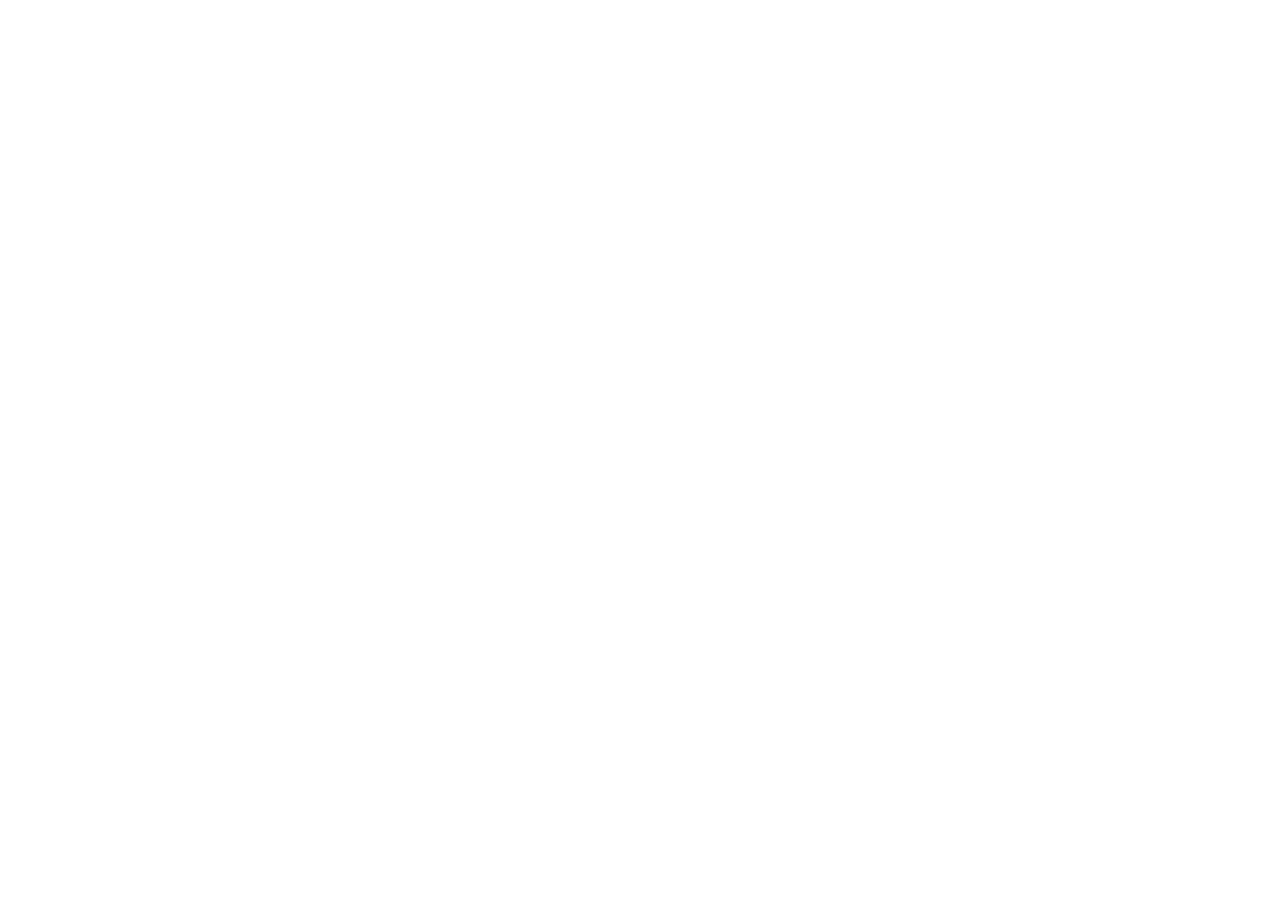
==== index.html @ dcd6f580 "第一天提交" ====
<!DOCTYPE html>
<html lang="en">

<head>
    <meta charset="UTF-8">
    <meta name="viewport" content="width=device-width, initial-scale=1.0">
    <title>Document</title>
</head>

<body>

</body>

</html>
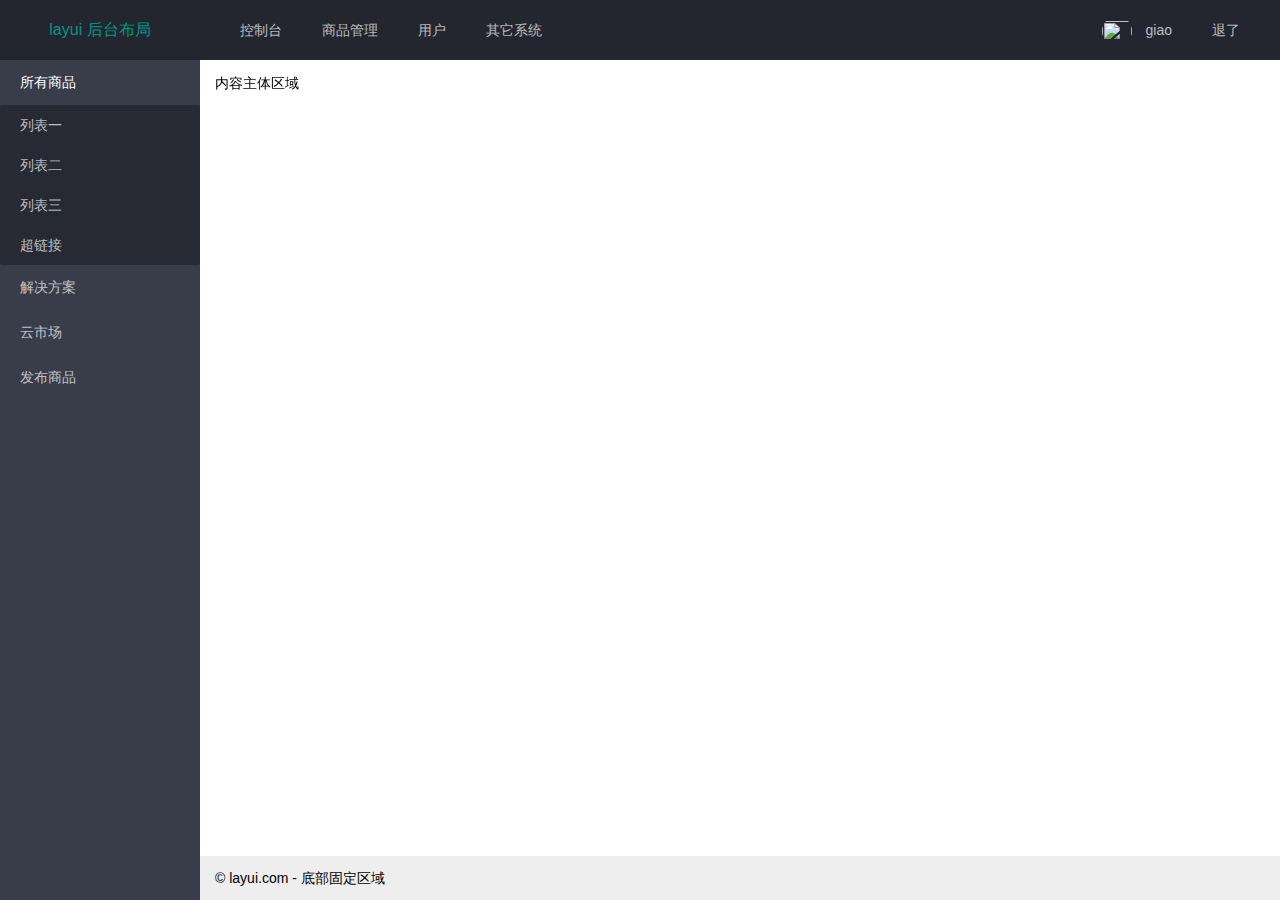
==== commit c8bd26ea: "添加index.html" ====
--- a/index.html
+++ b/index.html
@@ -4,11 +4,81 @@
 <head>
     <meta charset="UTF-8">
     <meta name="viewport" content="width=device-width, initial-scale=1.0">
-    <title>Document</title>
+    <title>后台主页</title>
+    <!-- 导入layui 的样式表 -->
+    <link rel="stylesheet" href="/assets/lib/layui/css/layui.css">
 </head>
 
-<body>
+<body class="layui-layout-body">
+    <div class="layui-layout layui-layout-admin">
+        <div class="layui-header">
+            <div class="layui-logo">layui 后台布局</div>
+            <!-- 头部区域（可配合layui已有的水平导航） -->
+            <ul class="layui-nav layui-layout-left">
+                <li class="layui-nav-item"><a href="">控制台</a></li>
+                <li class="layui-nav-item"><a href="">商品管理</a></li>
+                <li class="layui-nav-item"><a href="">用户</a></li>
+                <li class="layui-nav-item">
+                    <a href="javascript:;">其它系统</a>
+                    <dl class="layui-nav-child">
+                        <dd><a href="">邮件管理</a></dd>
+                        <dd><a href="">消息管理</a></dd>
+                        <dd><a href="">授权管理</a></dd>
+                    </dl>
+                </li>
+            </ul>
+            <ul class="layui-nav layui-layout-right">
+                <li class="layui-nav-item">
+                    <a href="javascript:;">
+                        <img src="http://t.cn/RCzsdCq" class="layui-nav-img">
+                        giao
+                    </a>
+                    <dl class="layui-nav-child">
+                        <dd><a href="">基本资料</a></dd>
+                        <dd><a href="">安全设置</a></dd>
+                    </dl>
+                </li>
+                <li class="layui-nav-item"><a href="">退了</a></li>
+            </ul>
+        </div>
 
+        <div class="layui-side layui-bg-black">
+            <div class="layui-side-scroll">
+                <!-- 左侧导航区域（可配合layui已有的垂直导航） -->
+                <ul class="layui-nav layui-nav-tree" lay-filter="test">
+                    <li class="layui-nav-item layui-nav-itemed">
+                        <a class="" href="javascript:;">所有商品</a>
+                        <dl class="layui-nav-child">
+                            <dd><a href="javascript:;">列表一</a></dd>
+                            <dd><a href="javascript:;">列表二</a></dd>
+                            <dd><a href="javascript:;">列表三</a></dd>
+                            <dd><a href="">超链接</a></dd>
+                        </dl>
+                    </li>
+                    <li class="layui-nav-item">
+                        <a href="javascript:;">解决方案</a>
+                        <dl class="layui-nav-child">
+                            <dd><a href="javascript:;">列表一</a></dd>
+                            <dd><a href="javascript:;">列表二</a></dd>
+                            <dd><a href="">超链接</a></dd>
+                        </dl>
+                    </li>
+                    <li class="layui-nav-item"><a href="">云市场</a></li>
+                    <li class="layui-nav-item"><a href="">发布商品</a></li>
+                </ul>
+            </div>
+        </div>
+
+        <div class="layui-body">
+            <!-- 内容主体区域 -->
+            <div style="padding: 15px;">内容主体区域</div>
+        </div>
+
+        <div class="layui-footer">
+            <!-- 底部固定区域 -->
+            © layui.com - 底部固定区域
+        </div>
+    </div>
 </body>
 
 </html>--- a/assets/lib/layui/css/layui.css
+++ b/assets/lib/layui/css/layui.css
@@ -0,0 +1,2 @@
+/** layui-v2.5.5 MIT License By https://www.layui.com */
+ .layui-inline,img{display:inline-block;vertical-align:middle}h1,h2,h3,h4,h5,h6{font-weight:400}.layui-edge,.layui-header,.layui-inline,.layui-main{position:relative}.layui-body,.layui-edge,.layui-elip{overflow:hidden}.layui-btn,.layui-edge,.layui-inline,img{vertical-align:middle}.layui-btn,.layui-disabled,.layui-icon,.layui-unselect{-moz-user-select:none;-webkit-user-select:none;-ms-user-select:none}.layui-elip,.layui-form-checkbox span,.layui-form-pane .layui-form-label{text-overflow:ellipsis;white-space:nowrap}.layui-breadcrumb,.layui-tree-btnGroup{visibility:hidden}blockquote,body,button,dd,div,dl,dt,form,h1,h2,h3,h4,h5,h6,input,li,ol,p,pre,td,textarea,th,ul{margin:0;padding:0;-webkit-tap-highlight-color:rgba(0,0,0,0)}a:active,a:hover{outline:0}img{border:none}li{list-style:none}table{border-collapse:collapse;border-spacing:0}h4,h5,h6{font-size:100%}button,input,optgroup,option,select,textarea{font-family:inherit;font-size:inherit;font-style:inherit;font-weight:inherit;outline:0}pre{white-space:pre-wrap;white-space:-moz-pre-wrap;white-space:-pre-wrap;white-space:-o-pre-wrap;word-wrap:break-word}body{line-height:24px;font:14px Helvetica Neue,Helvetica,PingFang SC,Tahoma,Arial,sans-serif}hr{height:1px;margin:10px 0;border:0;clear:both}a{color:#333;text-decoration:none}a:hover{color:#777}a cite{font-style:normal;*cursor:pointer}.layui-border-box,.layui-border-box *{box-sizing:border-box}.layui-box,.layui-box *{box-sizing:content-box}.layui-clear{clear:both;*zoom:1}.layui-clear:after{content:'\20';clear:both;*zoom:1;display:block;height:0}.layui-inline{*display:inline;*zoom:1}.layui-edge{display:inline-block;width:0;height:0;border-width:6px;border-style:dashed;border-color:transparent}.layui-edge-top{top:-4px;border-bottom-color:#999;border-bottom-style:solid}.layui-edge-right{border-left-color:#999;border-left-style:solid}.layui-edge-bottom{top:2px;border-top-color:#999;border-top-style:solid}.layui-edge-left{border-right-color:#999;border-right-style:solid}.layui-disabled,.layui-disabled:hover{color:#d2d2d2!important;cursor:not-allowed!important}.layui-circle{border-radius:100%}.layui-show{display:block!important}.layui-hide{display:none!important}@font-face{font-family:layui-icon;src:url(../font/iconfont.eot?v=250);src:url(../font/iconfont.eot?v=250#iefix) format('embedded-opentype'),url(../font/iconfont.woff2?v=250) format('woff2'),url(../font/iconfont.woff?v=250) format('woff'),url(../font/iconfont.ttf?v=250) format('truetype'),url(../font/iconfont.svg?v=250#layui-icon) format('svg')}.layui-icon{font-family:layui-icon!important;font-size:16px;font-style:normal;-webkit-font-smoothing:antialiased;-moz-osx-font-smoothing:grayscale}.layui-icon-reply-fill:before{content:"\e611"}.layui-icon-set-fill:before{content:"\e614"}.layui-icon-menu-fill:before{content:"\e60f"}.layui-icon-search:before{content:"\e615"}.layui-icon-share:before{content:"\e641"}.layui-icon-set-sm:before{content:"\e620"}.layui-icon-engine:before{content:"\e628"}.layui-icon-close:before{content:"\1006"}.layui-icon-close-fill:before{content:"\1007"}.layui-icon-chart-screen:before{content:"\e629"}.layui-icon-star:before{content:"\e600"}.layui-icon-circle-dot:before{content:"\e617"}.layui-icon-chat:before{content:"\e606"}.layui-icon-release:before{content:"\e609"}.layui-icon-list:before{content:"\e60a"}.layui-icon-chart:before{content:"\e62c"}.layui-icon-ok-circle:before{content:"\1005"}.layui-icon-layim-theme:before{content:"\e61b"}.layui-icon-table:before{content:"\e62d"}.layui-icon-right:before{content:"\e602"}.layui-icon-left:before{content:"\e603"}.layui-icon-cart-simple:before{content:"\e698"}.layui-icon-face-cry:before{content:"\e69c"}.layui-icon-face-smile:before{content:"\e6af"}.layui-icon-survey:before{content:"\e6b2"}.layui-icon-tree:before{content:"\e62e"}.layui-icon-upload-circle:before{content:"\e62f"}.layui-icon-add-circle:before{content:"\e61f"}.layui-icon-download-circle:before{content:"\e601"}.layui-icon-templeate-1:before{content:"\e630"}.layui-icon-util:before{content:"\e631"}.layui-icon-face-surprised:before{content:"\e664"}.layui-icon-edit:before{content:"\e642"}.layui-icon-speaker:before{content:"\e645"}.layui-icon-down:before{content:"\e61a"}.layui-icon-file:before{content:"\e621"}.layui-icon-layouts:before{content:"\e632"}.layui-icon-rate-half:before{content:"\e6c9"}.layui-icon-add-circle-fine:before{content:"\e608"}.layui-icon-prev-circle:before{content:"\e633"}.layui-icon-read:before{content:"\e705"}.layui-icon-404:before{content:"\e61c"}.layui-icon-carousel:before{content:"\e634"}.layui-icon-help:before{content:"\e607"}.layui-icon-code-circle:before{content:"\e635"}.layui-icon-water:before{content:"\e636"}.layui-icon-username:before{content:"\e66f"}.layui-icon-find-fill:before{content:"\e670"}.layui-icon-about:before{content:"\e60b"}.layui-icon-location:before{content:"\e715"}.layui-icon-up:before{content:"\e619"}.layui-icon-pause:before{content:"\e651"}.layui-icon-date:before{content:"\e637"}.layui-icon-layim-uploadfile:before{content:"\e61d"}.layui-icon-delete:before{content:"\e640"}.layui-icon-play:before{content:"\e652"}.layui-icon-top:before{content:"\e604"}.layui-icon-friends:before{content:"\e612"}.layui-icon-refresh-3:before{content:"\e9aa"}.layui-icon-ok:before{content:"\e605"}.layui-icon-layer:before{content:"\e638"}.layui-icon-face-smile-fine:before{content:"\e60c"}.layui-icon-dollar:before{content:"\e659"}.layui-icon-group:before{content:"\e613"}.layui-icon-layim-download:before{content:"\e61e"}.layui-icon-picture-fine:before{content:"\e60d"}.layui-icon-link:before{content:"\e64c"}.layui-icon-diamond:before{content:"\e735"}.layui-icon-log:before{content:"\e60e"}.layui-icon-rate-solid:before{content:"\e67a"}.layui-icon-fonts-del:before{content:"\e64f"}.layui-icon-unlink:before{content:"\e64d"}.layui-icon-fonts-clear:before{content:"\e639"}.layui-icon-triangle-r:before{content:"\e623"}.layui-icon-circle:before{content:"\e63f"}.layui-icon-radio:before{content:"\e643"}.layui-icon-align-center:before{content:"\e647"}.layui-icon-align-right:before{content:"\e648"}.layui-icon-align-left:before{content:"\e649"}.layui-icon-loading-1:before{content:"\e63e"}.layui-icon-return:before{content:"\e65c"}.layui-icon-fonts-strong:before{content:"\e62b"}.layui-icon-upload:before{content:"\e67c"}.layui-icon-dialogue:before{content:"\e63a"}.layui-icon-video:before{content:"\e6ed"}.layui-icon-headset:before{content:"\e6fc"}.layui-icon-cellphone-fine:before{content:"\e63b"}.layui-icon-add-1:before{content:"\e654"}.layui-icon-face-smile-b:before{content:"\e650"}.layui-icon-fonts-html:before{content:"\e64b"}.layui-icon-form:before{content:"\e63c"}.layui-icon-cart:before{content:"\e657"}.layui-icon-camera-fill:before{content:"\e65d"}.layui-icon-tabs:before{content:"\e62a"}.layui-icon-fonts-code:before{content:"\e64e"}.layui-icon-fire:before{content:"\e756"}.layui-icon-set:before{content:"\e716"}.layui-icon-fonts-u:before{content:"\e646"}.layui-icon-triangle-d:before{content:"\e625"}.layui-icon-tips:before{content:"\e702"}.layui-icon-picture:before{content:"\e64a"}.layui-icon-more-vertical:before{content:"\e671"}.layui-icon-flag:before{content:"\e66c"}.layui-icon-loading:before{content:"\e63d"}.layui-icon-fonts-i:before{content:"\e644"}.layui-icon-refresh-1:before{content:"\e666"}.layui-icon-rmb:before{content:"\e65e"}.layui-icon-home:before{content:"\e68e"}.layui-icon-user:before{content:"\e770"}.layui-icon-notice:before{content:"\e667"}.layui-icon-login-weibo:before{content:"\e675"}.layui-icon-voice:before{content:"\e688"}.layui-icon-upload-drag:before{content:"\e681"}.layui-icon-login-qq:before{content:"\e676"}.layui-icon-snowflake:before{content:"\e6b1"}.layui-icon-file-b:before{content:"\e655"}.layui-icon-template:before{content:"\e663"}.layui-icon-auz:before{content:"\e672"}.layui-icon-console:before{content:"\e665"}.layui-icon-app:before{content:"\e653"}.layui-icon-prev:before{content:"\e65a"}.layui-icon-website:before{content:"\e7ae"}.layui-icon-next:before{content:"\e65b"}.layui-icon-component:before{content:"\e857"}.layui-icon-more:before{content:"\e65f"}.layui-icon-login-wechat:before{content:"\e677"}.layui-icon-shrink-right:before{content:"\e668"}.layui-icon-spread-left:before{content:"\e66b"}.layui-icon-camera:before{content:"\e660"}.layui-icon-note:before{content:"\e66e"}.layui-icon-refresh:before{content:"\e669"}.layui-icon-female:before{content:"\e661"}.layui-icon-male:before{content:"\e662"}.layui-icon-password:before{content:"\e673"}.layui-icon-senior:before{content:"\e674"}.layui-icon-theme:before{content:"\e66a"}.layui-icon-tread:before{content:"\e6c5"}.layui-icon-praise:before{content:"\e6c6"}.layui-icon-star-fill:before{content:"\e658"}.layui-icon-rate:before{content:"\e67b"}.layui-icon-template-1:before{content:"\e656"}.layui-icon-vercode:before{content:"\e679"}.layui-icon-cellphone:before{content:"\e678"}.layui-icon-screen-full:before{content:"\e622"}.layui-icon-screen-restore:before{content:"\e758"}.layui-icon-cols:before{content:"\e610"}.layui-icon-export:before{content:"\e67d"}.layui-icon-print:before{content:"\e66d"}.layui-icon-slider:before{content:"\e714"}.layui-icon-addition:before{content:"\e624"}.layui-icon-subtraction:before{content:"\e67e"}.layui-icon-service:before{content:"\e626"}.layui-icon-transfer:before{content:"\e691"}.layui-main{width:1140px;margin:0 auto}.layui-header{z-index:1000;height:60px}.layui-header a:hover{transition:all .5s;-webkit-transition:all .5s}.layui-side{position:fixed;left:0;top:0;bottom:0;z-index:999;width:200px;overflow-x:hidden}.layui-side-scroll{position:relative;width:220px;height:100%;overflow-x:hidden}.layui-body{position:absolute;left:200px;right:0;top:0;bottom:0;z-index:998;width:auto;overflow-y:auto;box-sizing:border-box}.layui-layout-body{overflow:hidden}.layui-layout-admin .layui-header{background-color:#23262E}.layui-layout-admin .layui-side{top:60px;width:200px;overflow-x:hidden}.layui-layout-admin .layui-body{position:fixed;top:60px;bottom:44px}.layui-layout-admin .layui-main{width:auto;margin:0 15px}.layui-layout-admin .layui-footer{position:fixed;left:200px;right:0;bottom:0;height:44px;line-height:44px;padding:0 15px;background-color:#eee}.layui-layout-admin .layui-logo{position:absolute;left:0;top:0;width:200px;height:100%;line-height:60px;text-align:center;color:#009688;font-size:16px}.layui-layout-admin .layui-header .layui-nav{background:0 0}.layui-layout-left{position:absolute!important;left:200px;top:0}.layui-layout-right{position:absolute!important;right:0;top:0}.layui-container{position:relative;margin:0 auto;padding:0 15px;box-sizing:border-box}.layui-fluid{position:relative;margin:0 auto;padding:0 15px}.layui-row:after,.layui-row:before{content:'';display:block;clear:both}.layui-col-lg1,.layui-col-lg10,.layui-col-lg11,.layui-col-lg12,.layui-col-lg2,.layui-col-lg3,.layui-col-lg4,.layui-col-lg5,.layui-col-lg6,.layui-col-lg7,.layui-col-lg8,.layui-col-lg9,.layui-col-md1,.layui-col-md10,.layui-col-md11,.layui-col-md12,.layui-col-md2,.layui-col-md3,.layui-col-md4,.layui-col-md5,.layui-col-md6,.layui-col-md7,.layui-col-md8,.layui-col-md9,.layui-col-sm1,.layui-col-sm10,.layui-col-sm11,.layui-col-sm12,.layui-col-sm2,.layui-col-sm3,.layui-col-sm4,.layui-col-sm5,.layui-col-sm6,.layui-col-sm7,.layui-col-sm8,.layui-col-sm9,.layui-col-xs1,.layui-col-xs10,.layui-col-xs11,.layui-col-xs12,.layui-col-xs2,.layui-col-xs3,.layui-col-xs4,.layui-col-xs5,.layui-col-xs6,.layui-col-xs7,.layui-col-xs8,.layui-col-xs9{position:relative;display:block;box-sizing:border-box}.layui-col-xs1,.layui-col-xs10,.layui-col-xs11,.layui-col-xs12,.layui-col-xs2,.layui-col-xs3,.layui-col-xs4,.layui-col-xs5,.layui-col-xs6,.layui-col-xs7,.layui-col-xs8,.layui-col-xs9{float:left}.layui-col-xs1{width:8.33333333%}.layui-col-xs2{width:16.66666667%}.layui-col-xs3{width:25%}.layui-col-xs4{width:33.33333333%}.layui-col-xs5{width:41.66666667%}.layui-col-xs6{width:50%}.layui-col-xs7{width:58.33333333%}.layui-col-xs8{width:66.66666667%}.layui-col-xs9{width:75%}.layui-col-xs10{width:83.33333333%}.layui-col-xs11{width:91.66666667%}.layui-col-xs12{width:100%}.layui-col-xs-offset1{margin-left:8.33333333%}.layui-col-xs-offset2{margin-left:16.66666667%}.layui-col-xs-offset3{margin-left:25%}.layui-col-xs-offset4{margin-left:33.33333333%}.layui-col-xs-offset5{margin-left:41.66666667%}.layui-col-xs-offset6{margin-left:50%}.layui-col-xs-offset7{margin-left:58.33333333%}.layui-col-xs-offset8{margin-left:66.66666667%}.layui-col-xs-offset9{margin-left:75%}.layui-col-xs-offset10{margin-left:83.33333333%}.layui-col-xs-offset11{margin-left:91.66666667%}.layui-col-xs-offset12{margin-left:100%}@media screen and (max-width:768px){.layui-hide-xs{display:none!important}.layui-show-xs-block{display:block!important}.layui-show-xs-inline{display:inline!important}.layui-show-xs-inline-block{display:inline-block!important}}@media screen and (min-width:768px){.layui-container{width:750px}.layui-hide-sm{display:none!important}.layui-show-sm-block{display:block!important}.layui-show-sm-inline{display:inline!important}.layui-show-sm-inline-block{display:inline-block!important}.layui-col-sm1,.layui-col-sm10,.layui-col-sm11,.layui-col-sm12,.layui-col-sm2,.layui-col-sm3,.layui-col-sm4,.layui-col-sm5,.layui-col-sm6,.layui-col-sm7,.layui-col-sm8,.layui-col-sm9{float:left}.layui-col-sm1{width:8.33333333%}.layui-col-sm2{width:16.66666667%}.layui-col-sm3{width:25%}.layui-col-sm4{width:33.33333333%}.layui-col-sm5{width:41.66666667%}.layui-col-sm6{width:50%}.layui-col-sm7{width:58.33333333%}.layui-col-sm8{width:66.66666667%}.layui-col-sm9{width:75%}.layui-col-sm10{width:83.33333333%}.layui-col-sm11{width:91.66666667%}.layui-col-sm12{width:100%}.layui-col-sm-offset1{margin-left:8.33333333%}.layui-col-sm-offset2{margin-left:16.66666667%}.layui-col-sm-offset3{margin-left:25%}.layui-col-sm-offset4{margin-left:33.33333333%}.layui-col-sm-offset5{margin-left:41.66666667%}.layui-col-sm-offset6{margin-left:50%}.layui-col-sm-offset7{margin-left:58.33333333%}.layui-col-sm-offset8{margin-left:66.66666667%}.layui-col-sm-offset9{margin-left:75%}.layui-col-sm-offset10{margin-left:83.33333333%}.layui-col-sm-offset11{margin-left:91.66666667%}.layui-col-sm-offset12{margin-left:100%}}@media screen and (min-width:992px){.layui-container{width:970px}.layui-hide-md{display:none!important}.layui-show-md-block{display:block!important}.layui-show-md-inline{display:inline!important}.layui-show-md-inline-block{display:inline-block!important}.layui-col-md1,.layui-col-md10,.layui-col-md11,.layui-col-md12,.layui-col-md2,.layui-col-md3,.layui-col-md4,.layui-col-md5,.layui-col-md6,.layui-col-md7,.layui-col-md8,.layui-col-md9{float:left}.layui-col-md1{width:8.33333333%}.layui-col-md2{width:16.66666667%}.layui-col-md3{width:25%}.layui-col-md4{width:33.33333333%}.layui-col-md5{width:41.66666667%}.layui-col-md6{width:50%}.layui-col-md7{width:58.33333333%}.layui-col-md8{width:66.66666667%}.layui-col-md9{width:75%}.layui-col-md10{width:83.33333333%}.layui-col-md11{width:91.66666667%}.layui-col-md12{width:100%}.layui-col-md-offset1{margin-left:8.33333333%}.layui-col-md-offset2{margin-left:16.66666667%}.layui-col-md-offset3{margin-left:25%}.layui-col-md-offset4{margin-left:33.33333333%}.layui-col-md-offset5{margin-left:41.66666667%}.layui-col-md-offset6{margin-left:50%}.layui-col-md-offset7{margin-left:58.33333333%}.layui-col-md-offset8{margin-left:66.66666667%}.layui-col-md-offset9{margin-left:75%}.layui-col-md-offset10{margin-left:83.33333333%}.layui-col-md-offset11{margin-left:91.66666667%}.layui-col-md-offset12{margin-left:100%}}@media screen and (min-width:1200px){.layui-container{width:1170px}.layui-hide-lg{display:none!important}.layui-show-lg-block{display:block!important}.layui-show-lg-inline{display:inline!important}.layui-show-lg-inline-block{display:inline-block!important}.layui-col-lg1,.layui-col-lg10,.layui-col-lg11,.layui-col-lg12,.layui-col-lg2,.layui-col-lg3,.layui-col-lg4,.layui-col-lg5,.layui-col-lg6,.layui-col-lg7,.layui-col-lg8,.layui-col-lg9{float:left}.layui-col-lg1{width:8.33333333%}.layui-col-lg2{width:16.66666667%}.layui-col-lg3{width:25%}.layui-col-lg4{width:33.33333333%}.layui-col-lg5{width:41.66666667%}.layui-col-lg6{width:50%}.layui-col-lg7{width:58.33333333%}.layui-col-lg8{width:66.66666667%}.layui-col-lg9{width:75%}.layui-col-lg10{width:83.33333333%}.layui-col-lg11{width:91.66666667%}.layui-col-lg12{width:100%}.layui-col-lg-offset1{margin-left:8.33333333%}.layui-col-lg-offset2{margin-left:16.66666667%}.layui-col-lg-offset3{margin-left:25%}.layui-col-lg-offset4{margin-left:33.33333333%}.layui-col-lg-offset5{margin-left:41.66666667%}.layui-col-lg-offset6{margin-left:50%}.layui-col-lg-offset7{margin-left:58.33333333%}.layui-col-lg-offset8{margin-left:66.66666667%}.layui-col-lg-offset9{margin-left:75%}.layui-col-lg-offset10{margin-left:83.33333333%}.layui-col-lg-offset11{margin-left:91.66666667%}.layui-col-lg-offset12{margin-left:100%}}.layui-col-space1{margin:-.5px}.layui-col-space1>*{padding:.5px}.layui-col-space3{margin:-1.5px}.layui-col-space3>*{padding:1.5px}.layui-col-space5{margin:-2.5px}.layui-col-space5>*{padding:2.5px}.layui-col-space8{margin:-3.5px}.layui-col-space8>*{padding:3.5px}.layui-col-space10{margin:-5px}.layui-col-space10>*{padding:5px}.layui-col-space12{margin:-6px}.layui-col-space12>*{padding:6px}.layui-col-space15{margin:-7.5px}.layui-col-space15>*{padding:7.5px}.layui-col-space18{margin:-9px}.layui-col-space18>*{padding:9px}.layui-col-space20{margin:-10px}.layui-col-space20>*{padding:10px}.layui-col-space22{margin:-11px}.layui-col-space22>*{padding:11px}.layui-col-space25{margin:-12.5px}.layui-col-space25>*{padding:12.5px}.layui-col-space30{margin:-15px}.layui-col-space30>*{padding:15px}.layui-btn,.layui-input,.layui-select,.layui-textarea,.layui-upload-button{outline:0;-webkit-appearance:none;transition:all .3s;-webkit-transition:all .3s;box-sizing:border-box}.layui-elem-quote{margin-bottom:10px;padding:15px;line-height:22px;border-left:5px solid #009688;border-radius:0 2px 2px 0;background-color:#f2f2f2}.layui-quote-nm{border-style:solid;border-width:1px 1px 1px 5px;background:0 0}.layui-elem-field{margin-bottom:10px;padding:0;border-width:1px;border-style:solid}.layui-elem-field legend{margin-left:20px;padding:0 10px;font-size:20px;font-weight:300}.layui-field-title{margin:10px 0 20px;border-width:1px 0 0}.layui-field-box{padding:10px 15px}.layui-field-title .layui-field-box{padding:10px 0}.layui-progress{position:relative;height:6px;border-radius:20px;background-color:#e2e2e2}.layui-progress-bar{position:absolute;left:0;top:0;width:0;max-width:100%;height:6px;border-radius:20px;text-align:right;background-color:#5FB878;transition:all .3s;-webkit-transition:all .3s}.layui-progress-big,.layui-progress-big .layui-progress-bar{height:18px;line-height:18px}.layui-progress-text{position:relative;top:-20px;line-height:18px;font-size:12px;color:#666}.layui-progress-big .layui-progress-text{position:static;padding:0 10px;color:#fff}.layui-collapse{border-width:1px;border-style:solid;border-radius:2px}.layui-colla-content,.layui-colla-item{border-top-width:1px;border-top-style:solid}.layui-colla-item:first-child{border-top:none}.layui-colla-title{position:relative;height:42px;line-height:42px;padding:0 15px 0 35px;color:#333;background-color:#f2f2f2;cursor:pointer;font-size:14px;overflow:hidden}.layui-colla-content{display:none;padding:10px 15px;line-height:22px;color:#666}.layui-colla-icon{position:absolute;left:15px;top:0;font-size:14px}.layui-card{margin-bottom:15px;border-radius:2px;background-color:#fff;box-shadow:0 1px 2px 0 rgba(0,0,0,.05)}.layui-card:last-child{margin-bottom:0}.layui-card-header{position:relative;height:42px;line-height:42px;padding:0 15px;border-bottom:1px solid #f6f6f6;color:#333;border-radius:2px 2px 0 0;font-size:14px}.layui-bg-black,.layui-bg-blue,.layui-bg-cyan,.layui-bg-green,.layui-bg-orange,.layui-bg-red{color:#fff!important}.layui-card-body{position:relative;padding:10px 15px;line-height:24px}.layui-card-body[pad15]{padding:15px}.layui-card-body[pad20]{padding:20px}.layui-card-body .layui-table{margin:5px 0}.layui-card .layui-tab{margin:0}.layui-panel-window{position:relative;padding:15px;border-radius:0;border-top:5px solid #E6E6E6;background-color:#fff}.layui-auxiliar-moving{position:fixed;left:0;right:0;top:0;bottom:0;width:100%;height:100%;background:0 0;z-index:9999999999}.layui-form-label,.layui-form-mid,.layui-form-select,.layui-input-block,.layui-input-inline,.layui-textarea{position:relative}.layui-bg-red{background-color:#FF5722!important}.layui-bg-orange{background-color:#FFB800!important}.layui-bg-green{background-color:#009688!important}.layui-bg-cyan{background-color:#2F4056!important}.layui-bg-blue{background-color:#1E9FFF!important}.layui-bg-black{background-color:#393D49!important}.layui-bg-gray{background-color:#eee!important;color:#666!important}.layui-badge-rim,.layui-colla-content,.layui-colla-item,.layui-collapse,.layui-elem-field,.layui-form-pane .layui-form-item[pane],.layui-form-pane .layui-form-label,.layui-input,.layui-layedit,.layui-layedit-tool,.layui-quote-nm,.layui-select,.layui-tab-bar,.layui-tab-card,.layui-tab-title,.layui-tab-title .layui-this:after,.layui-textarea{border-color:#e6e6e6}.layui-timeline-item:before,hr{background-color:#e6e6e6}.layui-text{line-height:22px;font-size:14px;color:#666}.layui-text h1,.layui-text h2,.layui-text h3{font-weight:500;color:#333}.layui-text h1{font-size:30px}.layui-text h2{font-size:24px}.layui-text h3{font-size:18px}.layui-text a:not(.layui-btn){color:#01AAED}.layui-text a:not(.layui-btn):hover{text-decoration:underline}.layui-text ul{padding:5px 0 5px 15px}.layui-text ul li{margin-top:5px;list-style-type:disc}.layui-text em,.layui-word-aux{color:#999!important;padding:0 5px!important}.layui-btn{display:inline-block;height:38px;line-height:38px;padding:0 18px;background-color:#009688;color:#fff;white-space:nowrap;text-align:center;font-size:14px;border:none;border-radius:2px;cursor:pointer}.layui-btn:hover{opacity:.8;filter:alpha(opacity=80);color:#fff}.layui-btn:active{opacity:1;filter:alpha(opacity=100)}.layui-btn+.layui-btn{margin-left:10px}.layui-btn-container{font-size:0}.layui-btn-container .layui-btn{margin-right:10px;margin-bottom:10px}.layui-btn-container .layui-btn+.layui-btn{margin-left:0}.layui-table .layui-btn-container .layui-btn{margin-bottom:9px}.layui-btn-radius{border-radius:100px}.layui-btn .layui-icon{margin-right:3px;font-size:18px;vertical-align:bottom;vertical-align:middle\9}.layui-btn-primary{border:1px solid #C9C9C9;background-color:#fff;color:#555}.layui-btn-primary:hover{border-color:#009688;color:#333}.layui-btn-normal{background-color:#1E9FFF}.layui-btn-warm{background-color:#FFB800}.layui-btn-danger{background-color:#FF5722}.layui-btn-checked{background-color:#5FB878}.layui-btn-disabled,.layui-btn-disabled:active,.layui-btn-disabled:hover{border:1px solid #e6e6e6;background-color:#FBFBFB;color:#C9C9C9;cursor:not-allowed;opacity:1}.layui-btn-lg{height:44px;line-height:44px;padding:0 25px;font-size:16px}.layui-btn-sm{height:30px;line-height:30px;padding:0 10px;font-size:12px}.layui-btn-sm i{font-size:16px!important}.layui-btn-xs{height:22px;line-height:22px;padding:0 5px;font-size:12px}.layui-btn-xs i{font-size:14px!important}.layui-btn-group{display:inline-block;vertical-align:middle;font-size:0}.layui-btn-group .layui-btn{margin-left:0!important;margin-right:0!important;border-left:1px solid rgba(255,255,255,.5);border-radius:0}.layui-btn-group .layui-btn-primary{border-left:none}.layui-btn-group .layui-btn-primary:hover{border-color:#C9C9C9;color:#009688}.layui-btn-group .layui-btn:first-child{border-left:none;border-radius:2px 0 0 2px}.layui-btn-group .layui-btn-primary:first-child{border-left:1px solid #c9c9c9}.layui-btn-group .layui-btn:last-child{border-radius:0 2px 2px 0}.layui-btn-group .layui-btn+.layui-btn{margin-left:0}.layui-btn-group+.layui-btn-group{margin-left:10px}.layui-btn-fluid{width:100%}.layui-input,.layui-select,.layui-textarea{height:38px;line-height:1.3;line-height:38px\9;border-width:1px;border-style:solid;background-color:#fff;border-radius:2px}.layui-input::-webkit-input-placeholder,.layui-select::-webkit-input-placeholder,.layui-textarea::-webkit-input-placeholder{line-height:1.3}.layui-input,.layui-textarea{display:block;width:100%;padding-left:10px}.layui-input:hover,.layui-textarea:hover{border-color:#D2D2D2!important}.layui-input:focus,.layui-textarea:focus{border-color:#C9C9C9!important}.layui-textarea{min-height:100px;height:auto;line-height:20px;padding:6px 10px;resize:vertical}.layui-select{padding:0 10px}.layui-form input[type=checkbox],.layui-form input[type=radio],.layui-form select{display:none}.layui-form [lay-ignore]{display:initial}.layui-form-item{margin-bottom:15px;clear:both;*zoom:1}.layui-form-item:after{content:'\20';clear:both;*zoom:1;display:block;height:0}.layui-form-label{float:left;display:block;padding:9px 15px;width:80px;font-weight:400;line-height:20px;text-align:right}.layui-form-label-col{display:block;float:none;padding:9px 0;line-height:20px;text-align:left}.layui-form-item .layui-inline{margin-bottom:5px;margin-right:10px}.layui-input-block{margin-left:110px;min-height:36px}.layui-input-inline{display:inline-block;vertical-align:middle}.layui-form-item .layui-input-inline{float:left;width:190px;margin-right:10px}.layui-form-text .layui-input-inline{width:auto}.layui-form-mid{float:left;display:block;padding:9px 0!important;line-height:20px;margin-right:10px}.layui-form-danger+.layui-form-select .layui-input,.layui-form-danger:focus{border-color:#FF5722!important}.layui-form-select .layui-input{padding-right:30px;cursor:pointer}.layui-form-select .layui-edge{position:absolute;right:10px;top:50%;margin-top:-3px;cursor:pointer;border-width:6px;border-top-color:#c2c2c2;border-top-style:solid;transition:all .3s;-webkit-transition:all .3s}.layui-form-select dl{display:none;position:absolute;left:0;top:42px;padding:5px 0;z-index:899;min-width:100%;border:1px solid #d2d2d2;max-height:300px;overflow-y:auto;background-color:#fff;border-radius:2px;box-shadow:0 2px 4px rgba(0,0,0,.12);box-sizing:border-box}.layui-form-select dl dd,.layui-form-select dl dt{padding:0 10px;line-height:36px;white-space:nowrap;overflow:hidden;text-overflow:ellipsis}.layui-form-select dl dt{font-size:12px;color:#999}.layui-form-select dl dd{cursor:pointer}.layui-form-select dl dd:hover{background-color:#f2f2f2;-webkit-transition:.5s all;transition:.5s all}.layui-form-select .layui-select-group dd{padding-left:20px}.layui-form-select dl dd.layui-select-tips{padding-left:10px!important;color:#999}.layui-form-select dl dd.layui-this{background-color:#5FB878;color:#fff}.layui-form-checkbox,.layui-form-select dl dd.layui-disabled{background-color:#fff}.layui-form-selected dl{display:block}.layui-form-checkbox,.layui-form-checkbox *,.layui-form-switch{display:inline-block;vertical-align:middle}.layui-form-selected .layui-edge{margin-top:-9px;-webkit-transform:rotate(180deg);transform:rotate(180deg);margin-top:-3px\9}:root .layui-form-selected .layui-edge{margin-top:-9px\0/IE9}.layui-form-selectup dl{top:auto;bottom:42px}.layui-select-none{margin:5px 0;text-align:center;color:#999}.layui-select-disabled .layui-disabled{border-color:#eee!important}.layui-select-disabled .layui-edge{border-top-color:#d2d2d2}.layui-form-checkbox{position:relative;height:30px;line-height:30px;margin-right:10px;padding-right:30px;cursor:pointer;font-size:0;-webkit-transition:.1s linear;transition:.1s linear;box-sizing:border-box}.layui-form-checkbox span{padding:0 10px;height:100%;font-size:14px;border-radius:2px 0 0 2px;background-color:#d2d2d2;color:#fff;overflow:hidden}.layui-form-checkbox:hover span{background-color:#c2c2c2}.layui-form-checkbox i{position:absolute;right:0;top:0;width:30px;height:28px;border:1px solid #d2d2d2;border-left:none;border-radius:0 2px 2px 0;color:#fff;font-size:20px;text-align:center}.layui-form-checkbox:hover i{border-color:#c2c2c2;color:#c2c2c2}.layui-form-checked,.layui-form-checked:hover{border-color:#5FB878}.layui-form-checked span,.layui-form-checked:hover span{background-color:#5FB878}.layui-form-checked i,.layui-form-checked:hover i{color:#5FB878}.layui-form-item .layui-form-checkbox{margin-top:4px}.layui-form-checkbox[lay-skin=primary]{height:auto!important;line-height:normal!important;min-width:18px;min-height:18px;border:none!important;margin-right:0;padding-left:28px;padding-right:0;background:0 0}.layui-form-checkbox[lay-skin=primary] span{padding-left:0;padding-right:15px;line-height:18px;background:0 0;color:#666}.layui-form-checkbox[lay-skin=primary] i{right:auto;left:0;width:16px;height:16px;line-height:16px;border:1px solid #d2d2d2;font-size:12px;border-radius:2px;background-color:#fff;-webkit-transition:.1s linear;transition:.1s linear}.layui-form-checkbox[lay-skin=primary]:hover i{border-color:#5FB878;color:#fff}.layui-form-checked[lay-skin=primary] i{border-color:#5FB878!important;background-color:#5FB878;color:#fff}.layui-checkbox-disbaled[lay-skin=primary] span{background:0 0!important;color:#c2c2c2}.layui-checkbox-disbaled[lay-skin=primary]:hover i{border-color:#d2d2d2}.layui-form-item .layui-form-checkbox[lay-skin=primary]{margin-top:10px}.layui-form-switch{position:relative;height:22px;line-height:22px;min-width:35px;padding:0 5px;margin-top:8px;border:1px solid #d2d2d2;border-radius:20px;cursor:pointer;background-color:#fff;-webkit-transition:.1s linear;transition:.1s linear}.layui-form-switch i{position:absolute;left:5px;top:3px;width:16px;height:16px;border-radius:20px;background-color:#d2d2d2;-webkit-transition:.1s linear;transition:.1s linear}.layui-form-switch em{position:relative;top:0;width:25px;margin-left:21px;padding:0!important;text-align:center!important;color:#999!important;font-style:normal!important;font-size:12px}.layui-form-onswitch{border-color:#5FB878;background-color:#5FB878}.layui-checkbox-disbaled,.layui-checkbox-disbaled i{border-color:#e2e2e2!important}.layui-form-onswitch i{left:100%;margin-left:-21px;background-color:#fff}.layui-form-onswitch em{margin-left:5px;margin-right:21px;color:#fff!important}.layui-checkbox-disbaled span{background-color:#e2e2e2!important}.layui-checkbox-disbaled:hover i{color:#fff!important}[lay-radio]{display:none}.layui-form-radio,.layui-form-radio *{display:inline-block;vertical-align:middle}.layui-form-radio{line-height:28px;margin:6px 10px 0 0;padding-right:10px;cursor:pointer;font-size:0}.layui-form-radio *{font-size:14px}.layui-form-radio>i{margin-right:8px;font-size:22px;color:#c2c2c2}.layui-form-radio>i:hover,.layui-form-radioed>i{color:#5FB878}.layui-radio-disbaled>i{color:#e2e2e2!important}.layui-form-pane .layui-form-label{width:110px;padding:8px 15px;height:38px;line-height:20px;border-width:1px;border-style:solid;border-radius:2px 0 0 2px;text-align:center;background-color:#FBFBFB;overflow:hidden;box-sizing:border-box}.layui-form-pane .layui-input-inline{margin-left:-1px}.layui-form-pane .layui-input-block{margin-left:110px;left:-1px}.layui-form-pane .layui-input{border-radius:0 2px 2px 0}.layui-form-pane .layui-form-text .layui-form-label{float:none;width:100%;border-radius:2px;box-sizing:border-box;text-align:left}.layui-form-pane .layui-form-text .layui-input-inline{display:block;margin:0;top:-1px;clear:both}.layui-form-pane .layui-form-text .layui-input-block{margin:0;left:0;top:-1px}.layui-form-pane .layui-form-text .layui-textarea{min-height:100px;border-radius:0 0 2px 2px}.layui-form-pane .layui-form-checkbox{margin:4px 0 4px 10px}.layui-form-pane .layui-form-radio,.layui-form-pane .layui-form-switch{margin-top:6px;margin-left:10px}.layui-form-pane .layui-form-item[pane]{position:relative;border-width:1px;border-style:solid}.layui-form-pane .layui-form-item[pane] .layui-form-label{position:absolute;left:0;top:0;height:100%;border-width:0 1px 0 0}.layui-form-pane .layui-form-item[pane] .layui-input-inline{margin-left:110px}@media screen and (max-width:450px){.layui-form-item .layui-form-label{text-overflow:ellipsis;overflow:hidden;white-space:nowrap}.layui-form-item .layui-inline{display:block;margin-right:0;margin-bottom:20px;clear:both}.layui-form-item .layui-inline:after{content:'\20';clear:both;display:block;height:0}.layui-form-item .layui-input-inline{display:block;float:none;left:-3px;width:auto;margin:0 0 10px 112px}.layui-form-item .layui-input-inline+.layui-form-mid{margin-left:110px;top:-5px;padding:0}.layui-form-item .layui-form-checkbox{margin-right:5px;margin-bottom:5px}}.layui-layedit{border-width:1px;border-style:solid;border-radius:2px}.layui-layedit-tool{padding:3px 5px;border-bottom-width:1px;border-bottom-style:solid;font-size:0}.layedit-tool-fixed{position:fixed;top:0;border-top:1px solid #e2e2e2}.layui-layedit-tool .layedit-tool-mid,.layui-layedit-tool .layui-icon{display:inline-block;vertical-align:middle;text-align:center;font-size:14px}.layui-layedit-tool .layui-icon{position:relative;width:32px;height:30px;line-height:30px;margin:3px 5px;color:#777;cursor:pointer;border-radius:2px}.layui-layedit-tool .layui-icon:hover{color:#393D49}.layui-layedit-tool .layui-icon:active{color:#000}.layui-layedit-tool .layedit-tool-active{background-color:#e2e2e2;color:#000}.layui-layedit-tool .layui-disabled,.layui-layedit-tool .layui-disabled:hover{color:#d2d2d2;cursor:not-allowed}.layui-layedit-tool .layedit-tool-mid{width:1px;height:18px;margin:0 10px;background-color:#d2d2d2}.layedit-tool-html{width:50px!important;font-size:30px!important}.layedit-tool-b,.layedit-tool-code,.layedit-tool-help{font-size:16px!important}.layedit-tool-d,.layedit-tool-face,.layedit-tool-image,.layedit-tool-unlink{font-size:18px!important}.layedit-tool-image input{position:absolute;font-size:0;left:0;top:0;width:100%;height:100%;opacity:.01;filter:Alpha(opacity=1);cursor:pointer}.layui-layedit-iframe iframe{display:block;width:100%}#LAY_layedit_code{overflow:hidden}.layui-laypage{display:inline-block;*display:inline;*zoom:1;vertical-align:middle;margin:10px 0;font-size:0}.layui-laypage>a:first-child,.layui-laypage>a:first-child em{border-radius:2px 0 0 2px}.layui-laypage>a:last-child,.layui-laypage>a:last-child em{border-radius:0 2px 2px 0}.layui-laypage>:first-child{margin-left:0!important}.layui-laypage>:last-child{margin-right:0!important}.layui-laypage a,.layui-laypage button,.layui-laypage input,.layui-laypage select,.layui-laypage span{border:1px solid #e2e2e2}.layui-laypage a,.layui-laypage span{display:inline-block;*display:inline;*zoom:1;vertical-align:middle;padding:0 15px;height:28px;line-height:28px;margin:0 -1px 5px 0;background-color:#fff;color:#333;font-size:12px}.layui-flow-more a *,.layui-laypage input,.layui-table-view select[lay-ignore]{display:inline-block}.layui-laypage a:hover{color:#009688}.layui-laypage em{font-style:normal}.layui-laypage .layui-laypage-spr{color:#999;font-weight:700}.layui-laypage a{text-decoration:none}.layui-laypage .layui-laypage-curr{position:relative}.layui-laypage .layui-laypage-curr em{position:relative;color:#fff}.layui-laypage .layui-laypage-curr .layui-laypage-em{position:absolute;left:-1px;top:-1px;padding:1px;width:100%;height:100%;background-color:#009688}.layui-laypage-em{border-radius:2px}.layui-laypage-next em,.layui-laypage-prev em{font-family:Sim sun;font-size:16px}.layui-laypage .layui-laypage-count,.layui-laypage .layui-laypage-limits,.layui-laypage .layui-laypage-refresh,.layui-laypage .layui-laypage-skip{margin-left:10px;margin-right:10px;padding:0;border:none}.layui-laypage .layui-laypage-limits,.layui-laypage .layui-laypage-refresh{vertical-align:top}.layui-laypage .layui-laypage-refresh i{font-size:18px;cursor:pointer}.layui-laypage select{height:22px;padding:3px;border-radius:2px;cursor:pointer}.layui-laypage .layui-laypage-skip{height:30px;line-height:30px;color:#999}.layui-laypage button,.layui-laypage input{height:30px;line-height:30px;border-radius:2px;vertical-align:top;background-color:#fff;box-sizing:border-box}.layui-laypage input{width:40px;margin:0 10px;padding:0 3px;text-align:center}.layui-laypage input:focus,.layui-laypage select:focus{border-color:#009688!important}.layui-laypage button{margin-left:10px;padding:0 10px;cursor:pointer}.layui-table,.layui-table-view{margin:10px 0}.layui-flow-more{margin:10px 0;text-align:center;color:#999;font-size:14px}.layui-flow-more a{height:32px;line-height:32px}.layui-flow-more a *{vertical-align:top}.layui-flow-more a cite{padding:0 20px;border-radius:3px;background-color:#eee;color:#333;font-style:normal}.layui-flow-more a cite:hover{opacity:.8}.layui-flow-more a i{font-size:30px;color:#737383}.layui-table{width:100%;background-color:#fff;color:#666}.layui-table tr{transition:all .3s;-webkit-transition:all .3s}.layui-table th{text-align:left;font-weight:400}.layui-table tbody tr:hover,.layui-table thead tr,.layui-table-click,.layui-table-header,.layui-table-hover,.layui-table-mend,.layui-table-patch,.layui-table-tool,.layui-table-total,.layui-table-total tr,.layui-table[lay-even] tr:nth-child(even){background-color:#f2f2f2}.layui-table td,.layui-table th,.layui-table-col-set,.layui-table-fixed-r,.layui-table-grid-down,.layui-table-header,.layui-table-page,.layui-table-tips-main,.layui-table-tool,.layui-table-total,.layui-table-view,.layui-table[lay-skin=line],.layui-table[lay-skin=row]{border-width:1px;border-style:solid;border-color:#e6e6e6}.layui-table td,.layui-table th{position:relative;padding:9px 15px;min-height:20px;line-height:20px;font-size:14px}.layui-table[lay-skin=line] td,.layui-table[lay-skin=line] th{border-width:0 0 1px}.layui-table[lay-skin=row] td,.layui-table[lay-skin=row] th{border-width:0 1px 0 0}.layui-table[lay-skin=nob] td,.layui-table[lay-skin=nob] th{border:none}.layui-table img{max-width:100px}.layui-table[lay-size=lg] td,.layui-table[lay-size=lg] th{padding:15px 30px}.layui-table-view .layui-table[lay-size=lg] .layui-table-cell{height:40px;line-height:40px}.layui-table[lay-size=sm] td,.layui-table[lay-size=sm] th{font-size:12px;padding:5px 10px}.layui-table-view .layui-table[lay-size=sm] .layui-table-cell{height:20px;line-height:20px}.layui-table[lay-data]{display:none}.layui-table-box{position:relative;overflow:hidden}.layui-table-view .layui-table{position:relative;width:auto;margin:0}.layui-table-view .layui-table[lay-skin=line]{border-width:0 1px 0 0}.layui-table-view .layui-table[lay-skin=row]{border-width:0 0 1px}.layui-table-view .layui-table td,.layui-table-view .layui-table th{padding:5px 0;border-top:none;border-left:none}.layui-table-view .layui-table th.layui-unselect .layui-table-cell span{cursor:pointer}.layui-table-view .layui-table td{cursor:default}.layui-table-view .layui-table td[data-edit=text]{cursor:text}.layui-table-view .layui-form-checkbox[lay-skin=primary] i{width:18px;height:18px}.layui-table-view .layui-form-radio{line-height:0;padding:0}.layui-table-view .layui-form-radio>i{margin:0;font-size:20px}.layui-table-init{position:absolute;left:0;top:0;width:100%;height:100%;text-align:center;z-index:110}.layui-table-init .layui-icon{position:absolute;left:50%;top:50%;margin:-15px 0 0 -15px;font-size:30px;color:#c2c2c2}.layui-table-header{border-width:0 0 1px;overflow:hidden}.layui-table-header .layui-table{margin-bottom:-1px}.layui-table-tool .layui-inline[lay-event]{position:relative;width:26px;height:26px;padding:5px;line-height:16px;margin-right:10px;text-align:center;color:#333;border:1px solid #ccc;cursor:pointer;-webkit-transition:.5s all;transition:.5s all}.layui-table-tool .layui-inline[lay-event]:hover{border:1px solid #999}.layui-table-tool-temp{padding-right:120px}.layui-table-tool-self{position:absolute;right:17px;top:10px}.layui-table-tool .layui-table-tool-self .layui-inline[lay-event]{margin:0 0 0 10px}.layui-table-tool-panel{position:absolute;top:29px;left:-1px;padding:5px 0;min-width:150px;min-height:40px;border:1px solid #d2d2d2;text-align:left;overflow-y:auto;background-color:#fff;box-shadow:0 2px 4px rgba(0,0,0,.12)}.layui-table-cell,.layui-table-tool-panel li{overflow:hidden;text-overflow:ellipsis;white-space:nowrap}.layui-table-tool-panel li{padding:0 10px;line-height:30px;-webkit-transition:.5s all;transition:.5s all}.layui-table-tool-panel li .layui-form-checkbox[lay-skin=primary]{width:100%;padding-left:28px}.layui-table-tool-panel li:hover{background-color:#f2f2f2}.layui-table-tool-panel li .layui-form-checkbox[lay-skin=primary] i{position:absolute;left:0;top:0}.layui-table-tool-panel li .layui-form-checkbox[lay-skin=primary] span{padding:0}.layui-table-tool .layui-table-tool-self .layui-table-tool-panel{left:auto;right:-1px}.layui-table-col-set{position:absolute;right:0;top:0;width:20px;height:100%;border-width:0 0 0 1px;background-color:#fff}.layui-table-sort{width:10px;height:20px;margin-left:5px;cursor:pointer!important}.layui-table-sort .layui-edge{position:absolute;left:5px;border-width:5px}.layui-table-sort .layui-table-sort-asc{top:3px;border-top:none;border-bottom-style:solid;border-bottom-color:#b2b2b2}.layui-table-sort .layui-table-sort-asc:hover{border-bottom-color:#666}.layui-table-sort .layui-table-sort-desc{bottom:5px;border-bottom:none;border-top-style:solid;border-top-color:#b2b2b2}.layui-table-sort .layui-table-sort-desc:hover{border-top-color:#666}.layui-table-sort[lay-sort=asc] .layui-table-sort-asc{border-bottom-color:#000}.layui-table-sort[lay-sort=desc] .layui-table-sort-desc{border-top-color:#000}.layui-table-cell{height:28px;line-height:28px;padding:0 15px;position:relative;box-sizing:border-box}.layui-table-cell .layui-form-checkbox[lay-skin=primary]{top:-1px;padding:0}.layui-table-cell .layui-table-link{color:#01AAED}.laytable-cell-checkbox,.laytable-cell-numbers,.laytable-cell-radio,.laytable-cell-space{padding:0;text-align:center}.layui-table-body{position:relative;overflow:auto;margin-right:-1px;margin-bottom:-1px}.layui-table-body .layui-none{line-height:26px;padding:15px;text-align:center;color:#999}.layui-table-fixed{position:absolute;left:0;top:0;z-index:101}.layui-table-fixed .layui-table-body{overflow:hidden}.layui-table-fixed-l{box-shadow:0 -1px 8px rgba(0,0,0,.08)}.layui-table-fixed-r{left:auto;right:-1px;border-width:0 0 0 1px;box-shadow:-1px 0 8px rgba(0,0,0,.08)}.layui-table-fixed-r .layui-table-header{position:relative;overflow:visible}.layui-table-mend{position:absolute;right:-49px;top:0;height:100%;width:50px}.layui-table-tool{position:relative;z-index:890;width:100%;min-height:50px;line-height:30px;padding:10px 15px;border-width:0 0 1px}.layui-table-tool .layui-btn-container{margin-bottom:-10px}.layui-table-page,.layui-table-total{border-width:1px 0 0;margin-bottom:-1px;overflow:hidden}.layui-table-page{position:relative;width:100%;padding:7px 7px 0;height:41px;font-size:12px;white-space:nowrap}.layui-table-page>div{height:26px}.layui-table-page .layui-laypage{margin:0}.layui-table-page .layui-laypage a,.layui-table-page .layui-laypage span{height:26px;line-height:26px;margin-bottom:10px;border:none;background:0 0}.layui-table-page .layui-laypage a,.layui-table-page .layui-laypage span.layui-laypage-curr{padding:0 12px}.layui-table-page .layui-laypage span{margin-left:0;padding:0}.layui-table-page .layui-laypage .layui-laypage-prev{margin-left:-7px!important}.layui-table-page .layui-laypage .layui-laypage-curr .layui-laypage-em{left:0;top:0;padding:0}.layui-table-page .layui-laypage button,.layui-table-page .layui-laypage input{height:26px;line-height:26px}.layui-table-page .layui-laypage input{width:40px}.layui-table-page .layui-laypage button{padding:0 10px}.layui-table-page select{height:18px}.layui-table-patch .layui-table-cell{padding:0;width:30px}.layui-table-edit{position:absolute;left:0;top:0;width:100%;height:100%;padding:0 14px 1px;border-radius:0;box-shadow:1px 1px 20px rgba(0,0,0,.15)}.layui-table-edit:focus{border-color:#5FB878!important}select.layui-table-edit{padding:0 0 0 10px;border-color:#C9C9C9}.layui-table-view .layui-form-checkbox,.layui-table-view .layui-form-radio,.layui-table-view .layui-form-switch{top:0;margin:0;box-sizing:content-box}.layui-table-view .layui-form-checkbox{top:-1px;height:26px;line-height:26px}.layui-table-view .layui-form-checkbox i{height:26px}.layui-table-grid .layui-table-cell{overflow:visible}.layui-table-grid-down{position:absolute;top:0;right:0;width:26px;height:100%;padding:5px 0;border-width:0 0 0 1px;text-align:center;background-color:#fff;color:#999;cursor:pointer}.layui-table-grid-down .layui-icon{position:absolute;top:50%;left:50%;margin:-8px 0 0 -8px}.layui-table-grid-down:hover{background-color:#fbfbfb}body .layui-table-tips .layui-layer-content{background:0 0;padding:0;box-shadow:0 1px 6px rgba(0,0,0,.12)}.layui-table-tips-main{margin:-44px 0 0 -1px;max-height:150px;padding:8px 15px;font-size:14px;overflow-y:scroll;background-color:#fff;color:#666}.layui-table-tips-c{position:absolute;right:-3px;top:-13px;width:20px;height:20px;padding:3px;cursor:pointer;background-color:#666;border-radius:50%;color:#fff}.layui-table-tips-c:hover{background-color:#777}.layui-table-tips-c:before{position:relative;right:-2px}.layui-upload-file{display:none!important;opacity:.01;filter:Alpha(opacity=1)}.layui-upload-drag,.layui-upload-form,.layui-upload-wrap{display:inline-block}.layui-upload-list{margin:10px 0}.layui-upload-choose{padding:0 10px;color:#999}.layui-upload-drag{position:relative;padding:30px;border:1px dashed #e2e2e2;background-color:#fff;text-align:center;cursor:pointer;color:#999}.layui-upload-drag .layui-icon{font-size:50px;color:#009688}.layui-upload-drag[lay-over]{border-color:#009688}.layui-upload-iframe{position:absolute;width:0;height:0;border:0;visibility:hidden}.layui-upload-wrap{position:relative;vertical-align:middle}.layui-upload-wrap .layui-upload-file{display:block!important;position:absolute;left:0;top:0;z-index:10;font-size:100px;width:100%;height:100%;opacity:.01;filter:Alpha(opacity=1);cursor:pointer}.layui-transfer-active,.layui-transfer-box{display:inline-block;vertical-align:middle}.layui-transfer-box,.layui-transfer-header,.layui-transfer-search{border-width:0;border-style:solid;border-color:#e6e6e6}.layui-transfer-box{position:relative;border-width:1px;width:200px;height:360px;border-radius:2px;background-color:#fff}.layui-transfer-box .layui-form-checkbox{width:100%;margin:0!important}.layui-transfer-header{height:38px;line-height:38px;padding:0 10px;border-bottom-width:1px}.layui-transfer-search{position:relative;padding:10px;border-bottom-width:1px}.layui-transfer-search .layui-input{height:32px;padding-left:30px;font-size:12px}.layui-transfer-search .layui-icon-search{position:absolute;left:20px;top:50%;margin-top:-8px;color:#666}.layui-transfer-active{margin:0 15px}.layui-transfer-active .layui-btn{display:block;margin:0;padding:0 15px;background-color:#5FB878;border-color:#5FB878;color:#fff}.layui-transfer-active .layui-btn-disabled{background-color:#FBFBFB;border-color:#e6e6e6;color:#C9C9C9}.layui-transfer-active .layui-btn:first-child{margin-bottom:15px}.layui-transfer-active .layui-btn .layui-icon{margin:0;font-size:14px!important}.layui-transfer-data{padding:5px 0;overflow:auto}.layui-transfer-data li{height:32px;line-height:32px;padding:0 10px}.layui-transfer-data li:hover{background-color:#f2f2f2;transition:.5s all}.layui-transfer-data .layui-none{padding:15px 10px;text-align:center;color:#999}.layui-nav{position:relative;padding:0 20px;background-color:#393D49;color:#fff;border-radius:2px;font-size:0;box-sizing:border-box}.layui-nav *{font-size:14px}.layui-nav .layui-nav-item{position:relative;display:inline-block;*display:inline;*zoom:1;vertical-align:middle;line-height:60px}.layui-nav .layui-nav-item a{display:block;padding:0 20px;color:#fff;color:rgba(255,255,255,.7);transition:all .3s;-webkit-transition:all .3s}.layui-nav .layui-this:after,.layui-nav-bar,.layui-nav-tree .layui-nav-itemed:after{position:absolute;left:0;top:0;width:0;height:5px;background-color:#5FB878;transition:all .2s;-webkit-transition:all .2s}.layui-nav-bar{z-index:1000}.layui-nav .layui-nav-item a:hover,.layui-nav .layui-this a{color:#fff}.layui-nav .layui-this:after{content:'';top:auto;bottom:0;width:100%}.layui-nav-img{width:30px;height:30px;margin-right:10px;border-radius:50%}.layui-nav .layui-nav-more{content:'';width:0;height:0;border-style:solid dashed dashed;border-color:#fff transparent transparent;overflow:hidden;cursor:pointer;transition:all .2s;-webkit-transition:all .2s;position:absolute;top:50%;right:3px;margin-top:-3px;border-width:6px;border-top-color:rgba(255,255,255,.7)}.layui-nav .layui-nav-mored,.layui-nav-itemed>a .layui-nav-more{margin-top:-9px;border-style:dashed dashed solid;border-color:transparent transparent #fff}.layui-nav-child{display:none;position:absolute;left:0;top:65px;min-width:100%;line-height:36px;padding:5px 0;box-shadow:0 2px 4px rgba(0,0,0,.12);border:1px solid #d2d2d2;background-color:#fff;z-index:100;border-radius:2px;white-space:nowrap}.layui-nav .layui-nav-child a{color:#333}.layui-nav .layui-nav-child a:hover{background-color:#f2f2f2;color:#000}.layui-nav-child dd{position:relative}.layui-nav .layui-nav-child dd.layui-this a,.layui-nav-child dd.layui-this{background-color:#5FB878;color:#fff}.layui-nav-child dd.layui-this:after{display:none}.layui-nav-tree{width:200px;padding:0}.layui-nav-tree .layui-nav-item{display:block;width:100%;line-height:45px}.layui-nav-tree .layui-nav-item a{position:relative;height:45px;line-height:45px;text-overflow:ellipsis;overflow:hidden;white-space:nowrap}.layui-nav-tree .layui-nav-item a:hover{background-color:#4E5465}.layui-nav-tree .layui-nav-bar{width:5px;height:0;background-color:#009688}.layui-nav-tree .layui-nav-child dd.layui-this,.layui-nav-tree .layui-nav-child dd.layui-this a,.layui-nav-tree .layui-this,.layui-nav-tree .layui-this>a,.layui-nav-tree .layui-this>a:hover{background-color:#009688;color:#fff}.layui-nav-tree .layui-this:after{display:none}.layui-nav-itemed>a,.layui-nav-tree .layui-nav-title a,.layui-nav-tree .layui-nav-title a:hover{color:#fff!important}.layui-nav-tree .layui-nav-child{position:relative;z-index:0;top:0;border:none;box-shadow:none}.layui-nav-tree .layui-nav-child a{height:40px;line-height:40px;color:#fff;color:rgba(255,255,255,.7)}.layui-nav-tree .layui-nav-child,.layui-nav-tree .layui-nav-child a:hover{background:0 0;color:#fff}.layui-nav-tree .layui-nav-more{right:10px}.layui-nav-itemed>.layui-nav-child{display:block;padding:0;background-color:rgba(0,0,0,.3)!important}.layui-nav-itemed>.layui-nav-child>.layui-this>.layui-nav-child{display:block}.layui-nav-side{position:fixed;top:0;bottom:0;left:0;overflow-x:hidden;z-index:999}.layui-bg-blue .layui-nav-bar,.layui-bg-blue .layui-nav-itemed:after,.layui-bg-blue .layui-this:after{background-color:#93D1FF}.layui-bg-blue .layui-nav-child dd.layui-this{background-color:#1E9FFF}.layui-bg-blue .layui-nav-itemed>a,.layui-nav-tree.layui-bg-blue .layui-nav-title a,.layui-nav-tree.layui-bg-blue .layui-nav-title a:hover{background-color:#007DDB!important}.layui-breadcrumb{font-size:0}.layui-breadcrumb>*{font-size:14px}.layui-breadcrumb a{color:#999!important}.layui-breadcrumb a:hover{color:#5FB878!important}.layui-breadcrumb a cite{color:#666;font-style:normal}.layui-breadcrumb span[lay-separator]{margin:0 10px;color:#999}.layui-tab{margin:10px 0;text-align:left!important}.layui-tab[overflow]>.layui-tab-title{overflow:hidden}.layui-tab-title{position:relative;left:0;height:40px;white-space:nowrap;font-size:0;border-bottom-width:1px;border-bottom-style:solid;transition:all .2s;-webkit-transition:all .2s}.layui-tab-title li{display:inline-block;*display:inline;*zoom:1;vertical-align:middle;font-size:14px;transition:all .2s;-webkit-transition:all .2s;position:relative;line-height:40px;min-width:65px;padding:0 15px;text-align:center;cursor:pointer}.layui-tab-title li a{display:block}.layui-tab-title .layui-this{color:#000}.layui-tab-title .layui-this:after{position:absolute;left:0;top:0;content:'';width:100%;height:41px;border-width:1px;border-style:solid;border-bottom-color:#fff;border-radius:2px 2px 0 0;box-sizing:border-box;pointer-events:none}.layui-tab-bar{position:absolute;right:0;top:0;z-index:10;width:30px;height:39px;line-height:39px;border-width:1px;border-style:solid;border-radius:2px;text-align:center;background-color:#fff;cursor:pointer}.layui-tab-bar .layui-icon{position:relative;display:inline-block;top:3px;transition:all .3s;-webkit-transition:all .3s}.layui-tab-item{display:none}.layui-tab-more{padding-right:30px;height:auto!important;white-space:normal!important}.layui-tab-more li.layui-this:after{border-bottom-color:#e2e2e2;border-radius:2px}.layui-tab-more .layui-tab-bar .layui-icon{top:-2px;top:3px\9;-webkit-transform:rotate(180deg);transform:rotate(180deg)}:root .layui-tab-more .layui-tab-bar .layui-icon{top:-2px\0/IE9}.layui-tab-content{padding:10px}.layui-tab-title li .layui-tab-close{position:relative;display:inline-block;width:18px;height:18px;line-height:20px;margin-left:8px;top:1px;text-align:center;font-size:14px;color:#c2c2c2;transition:all .2s;-webkit-transition:all .2s}.layui-tab-title li .layui-tab-close:hover{border-radius:2px;background-color:#FF5722;color:#fff}.layui-tab-brief>.layui-tab-title .layui-this{color:#009688}.layui-tab-brief>.layui-tab-more li.layui-this:after,.layui-tab-brief>.layui-tab-title .layui-this:after{border:none;border-radius:0;border-bottom:2px solid #5FB878}.layui-tab-brief[overflow]>.layui-tab-title .layui-this:after{top:-1px}.layui-tab-card{border-width:1px;border-style:solid;border-radius:2px;box-shadow:0 2px 5px 0 rgba(0,0,0,.1)}.layui-tab-card>.layui-tab-title{background-color:#f2f2f2}.layui-tab-card>.layui-tab-title li{margin-right:-1px;margin-left:-1px}.layui-tab-card>.layui-tab-title .layui-this{background-color:#fff}.layui-tab-card>.layui-tab-title .layui-this:after{border-top:none;border-width:1px;border-bottom-color:#fff}.layui-tab-card>.layui-tab-title .layui-tab-bar{height:40px;line-height:40px;border-radius:0;border-top:none;border-right:none}.layui-tab-card>.layui-tab-more .layui-this{background:0 0;color:#5FB878}.layui-tab-card>.layui-tab-more .layui-this:after{border:none}.layui-timeline{padding-left:5px}.layui-timeline-item{position:relative;padding-bottom:20px}.layui-timeline-axis{position:absolute;left:-5px;top:0;z-index:10;width:20px;height:20px;line-height:20px;background-color:#fff;color:#5FB878;border-radius:50%;text-align:center;cursor:pointer}.layui-timeline-axis:hover{color:#FF5722}.layui-timeline-item:before{content:'';position:absolute;left:5px;top:0;z-index:0;width:1px;height:100%}.layui-timeline-item:last-child:before{display:none}.layui-timeline-item:first-child:before{display:block}.layui-timeline-content{padding-left:25px}.layui-timeline-title{position:relative;margin-bottom:10px}.layui-badge,.layui-badge-dot,.layui-badge-rim{position:relative;display:inline-block;padding:0 6px;font-size:12px;text-align:center;background-color:#FF5722;color:#fff;border-radius:2px}.layui-badge{height:18px;line-height:18px}.layui-badge-dot{width:8px;height:8px;padding:0;border-radius:50%}.layui-badge-rim{height:18px;line-height:18px;border-width:1px;border-style:solid;background-color:#fff;color:#666}.layui-btn .layui-badge,.layui-btn .layui-badge-dot{margin-left:5px}.layui-nav .layui-badge,.layui-nav .layui-badge-dot{position:absolute;top:50%;margin:-8px 6px 0}.layui-tab-title .layui-badge,.layui-tab-title .layui-badge-dot{left:5px;top:-2px}.layui-carousel{position:relative;left:0;top:0;background-color:#f8f8f8}.layui-carousel>[carousel-item]{position:relative;width:100%;height:100%;overflow:hidden}.layui-carousel>[carousel-item]:before{position:absolute;content:'\e63d';left:50%;top:50%;width:100px;line-height:20px;margin:-10px 0 0 -50px;text-align:center;color:#c2c2c2;font-family:layui-icon!important;font-size:30px;font-style:normal;-webkit-font-smoothing:antialiased;-moz-osx-font-smoothing:grayscale}.layui-carousel>[carousel-item]>*{display:none;position:absolute;left:0;top:0;width:100%;height:100%;background-color:#f8f8f8;transition-duration:.3s;-webkit-transition-duration:.3s}.layui-carousel-updown>*{-webkit-transition:.3s ease-in-out up;transition:.3s ease-in-out up}.layui-carousel-arrow{display:none\9;opacity:0;position:absolute;left:10px;top:50%;margin-top:-18px;width:36px;height:36px;line-height:36px;text-align:center;font-size:20px;border:0;border-radius:50%;background-color:rgba(0,0,0,.2);color:#fff;-webkit-transition-duration:.3s;transition-duration:.3s;cursor:pointer}.layui-carousel-arrow[lay-type=add]{left:auto!important;right:10px}.layui-carousel:hover .layui-carousel-arrow[lay-type=add],.layui-carousel[lay-arrow=always] .layui-carousel-arrow[lay-type=add]{right:20px}.layui-carousel[lay-arrow=always] .layui-carousel-arrow{opacity:1;left:20px}.layui-carousel[lay-arrow=none] .layui-carousel-arrow{display:none}.layui-carousel-arrow:hover,.layui-carousel-ind ul:hover{background-color:rgba(0,0,0,.35)}.layui-carousel:hover .layui-carousel-arrow{display:block\9;opacity:1;left:20px}.layui-carousel-ind{position:relative;top:-35px;width:100%;line-height:0!important;text-align:center;font-size:0}.layui-carousel[lay-indicator=outside]{margin-bottom:30px}.layui-carousel[lay-indicator=outside] .layui-carousel-ind{top:10px}.layui-carousel[lay-indicator=outside] .layui-carousel-ind ul{background-color:rgba(0,0,0,.5)}.layui-carousel[lay-indicator=none] .layui-carousel-ind{display:none}.layui-carousel-ind ul{display:inline-block;padding:5px;background-color:rgba(0,0,0,.2);border-radius:10px;-webkit-transition-duration:.3s;transition-duration:.3s}.layui-carousel-ind li{display:inline-block;width:10px;height:10px;margin:0 3px;font-size:14px;background-color:#e2e2e2;background-color:rgba(255,255,255,.5);border-radius:50%;cursor:pointer;-webkit-transition-duration:.3s;transition-duration:.3s}.layui-carousel-ind li:hover{background-color:rgba(255,255,255,.7)}.layui-carousel-ind li.layui-this{background-color:#fff}.layui-carousel>[carousel-item]>.layui-carousel-next,.layui-carousel>[carousel-item]>.layui-carousel-prev,.layui-carousel>[carousel-item]>.layui-this{display:block}.layui-carousel>[carousel-item]>.layui-this{left:0}.layui-carousel>[carousel-item]>.layui-carousel-prev{left:-100%}.layui-carousel>[carousel-item]>.layui-carousel-next{left:100%}.layui-carousel>[carousel-item]>.layui-carousel-next.layui-carousel-left,.layui-carousel>[carousel-item]>.layui-carousel-prev.layui-carousel-right{left:0}.layui-carousel>[carousel-item]>.layui-this.layui-carousel-left{left:-100%}.layui-carousel>[carousel-item]>.layui-this.layui-carousel-right{left:100%}.layui-carousel[lay-anim=updown] .layui-carousel-arrow{left:50%!important;top:20px;margin:0 0 0 -18px}.layui-carousel[lay-anim=updown]>[carousel-item]>*,.layui-carousel[lay-anim=fade]>[carousel-item]>*{left:0!important}.layui-carousel[lay-anim=updown] .layui-carousel-arrow[lay-type=add]{top:auto!important;bottom:20px}.layui-carousel[lay-anim=updown] .layui-carousel-ind{position:absolute;top:50%;right:20px;width:auto;height:auto}.layui-carousel[lay-anim=updown] .layui-carousel-ind ul{padding:3px 5px}.layui-carousel[lay-anim=updown] .layui-carousel-ind li{display:block;margin:6px 0}.layui-carousel[lay-anim=updown]>[carousel-item]>.layui-this{top:0}.layui-carousel[lay-anim=updown]>[carousel-item]>.layui-carousel-prev{top:-100%}.layui-carousel[lay-anim=updown]>[carousel-item]>.layui-carousel-next{top:100%}.layui-carousel[lay-anim=updown]>[carousel-item]>.layui-carousel-next.layui-carousel-left,.layui-carousel[lay-anim=updown]>[carousel-item]>.layui-carousel-prev.layui-carousel-right{top:0}.layui-carousel[lay-anim=updown]>[carousel-item]>.layui-this.layui-carousel-left{top:-100%}.layui-carousel[lay-anim=updown]>[carousel-item]>.layui-this.layui-carousel-right{top:100%}.layui-carousel[lay-anim=fade]>[carousel-item]>.layui-carousel-next,.layui-carousel[lay-anim=fade]>[carousel-item]>.layui-carousel-prev{opacity:0}.layui-carousel[lay-anim=fade]>[carousel-item]>.layui-carousel-next.layui-carousel-left,.layui-carousel[lay-anim=fade]>[carousel-item]>.layui-carousel-prev.layui-carousel-right{opacity:1}.layui-carousel[lay-anim=fade]>[carousel-item]>.layui-this.layui-carousel-left,.layui-carousel[lay-anim=fade]>[carousel-item]>.layui-this.layui-carousel-right{opacity:0}.layui-fixbar{position:fixed;right:15px;bottom:15px;z-index:999999}.layui-fixbar li{width:50px;height:50px;line-height:50px;margin-bottom:1px;text-align:center;cursor:pointer;font-size:30px;background-color:#9F9F9F;color:#fff;border-radius:2px;opacity:.95}.layui-fixbar li:hover{opacity:.85}.layui-fixbar li:active{opacity:1}.layui-fixbar .layui-fixbar-top{display:none;font-size:40px}body .layui-util-face{border:none;background:0 0}body .layui-util-face .layui-layer-content{padding:0;background-color:#fff;color:#666;box-shadow:none}.layui-util-face .layui-layer-TipsG{display:none}.layui-util-face ul{position:relative;width:372px;padding:10px;border:1px solid #D9D9D9;background-color:#fff;box-shadow:0 0 20px rgba(0,0,0,.2)}.layui-util-face ul li{cursor:pointer;float:left;border:1px solid #e8e8e8;height:22px;width:26px;overflow:hidden;margin:-1px 0 0 -1px;padding:4px 2px;text-align:center}.layui-util-face ul li:hover{position:relative;z-index:2;border:1px solid #eb7350;background:#fff9ec}.layui-code{position:relative;margin:10px 0;padding:15px;line-height:20px;border:1px solid #ddd;border-left-width:6px;background-color:#F2F2F2;color:#333;font-family:Courier New;font-size:12px}.layui-rate,.layui-rate *{display:inline-block;vertical-align:middle}.layui-rate{padding:10px 5px 10px 0;font-size:0}.layui-rate li i.layui-icon{font-size:20px;color:#FFB800;margin-right:5px;transition:all .3s;-webkit-transition:all .3s}.layui-rate li i:hover{cursor:pointer;transform:scale(1.12);-webkit-transform:scale(1.12)}.layui-rate[readonly] li i:hover{cursor:default;transform:scale(1)}.layui-colorpicker{width:26px;height:26px;border:1px solid #e6e6e6;padding:5px;border-radius:2px;line-height:24px;display:inline-block;cursor:pointer;transition:all .3s;-webkit-transition:all .3s}.layui-colorpicker:hover{border-color:#d2d2d2}.layui-colorpicker.layui-colorpicker-lg{width:34px;height:34px;line-height:32px}.layui-colorpicker.layui-colorpicker-sm{width:24px;height:24px;line-height:22px}.layui-colorpicker.layui-colorpicker-xs{width:22px;height:22px;line-height:20px}.layui-colorpicker-trigger-bgcolor{display:block;background:url([data-uri]);border-radius:2px}.layui-colorpicker-trigger-span{display:block;height:100%;box-sizing:border-box;border:1px solid rgba(0,0,0,.15);border-radius:2px;text-align:center}.layui-colorpicker-trigger-i{display:inline-block;color:#FFF;font-size:12px}.layui-colorpicker-trigger-i.layui-icon-close{color:#999}.layui-colorpicker-main{position:absolute;z-index:66666666;width:280px;padding:7px;background:#FFF;border:1px solid #d2d2d2;border-radius:2px;box-shadow:0 2px 4px rgba(0,0,0,.12)}.layui-colorpicker-main-wrapper{height:180px;position:relative}.layui-colorpicker-basis{width:260px;height:100%;position:relative}.layui-colorpicker-basis-white{width:100%;height:100%;position:absolute;top:0;left:0;background:linear-gradient(90deg,#FFF,hsla(0,0%,100%,0))}.layui-colorpicker-basis-black{width:100%;height:100%;position:absolute;top:0;left:0;background:linear-gradient(0deg,#000,transparent)}.layui-colorpicker-basis-cursor{width:10px;height:10px;border:1px solid #FFF;border-radius:50%;position:absolute;top:-3px;right:-3px;cursor:pointer}.layui-colorpicker-side{position:absolute;top:0;right:0;width:12px;height:100%;background:linear-gradient(red,#FF0,#0F0,#0FF,#00F,#F0F,red)}.layui-colorpicker-side-slider{width:100%;height:5px;box-shadow:0 0 1px #888;box-sizing:border-box;background:#FFF;border-radius:1px;border:1px solid #f0f0f0;cursor:pointer;position:absolute;left:0}.layui-colorpicker-main-alpha{display:none;height:12px;margin-top:7px;background:url([data-uri])}.layui-colorpicker-alpha-bgcolor{height:100%;position:relative}.layui-colorpicker-alpha-slider{width:5px;height:100%;box-shadow:0 0 1px #888;box-sizing:border-box;background:#FFF;border-radius:1px;border:1px solid #f0f0f0;cursor:pointer;position:absolute;top:0}.layui-colorpicker-main-pre{padding-top:7px;font-size:0}.layui-colorpicker-pre{width:20px;height:20px;border-radius:2px;display:inline-block;margin-left:6px;margin-bottom:7px;cursor:pointer}.layui-colorpicker-pre:nth-child(11n+1){margin-left:0}.layui-colorpicker-pre-isalpha{background:url([data-uri])}.layui-colorpicker-pre.layui-this{box-shadow:0 0 3px 2px rgba(0,0,0,.15)}.layui-colorpicker-pre>div{height:100%;border-radius:2px}.layui-colorpicker-main-input{text-align:right;padding-top:7px}.layui-colorpicker-main-input .layui-btn-container .layui-btn{margin:0 0 0 10px}.layui-colorpicker-main-input div.layui-inline{float:left;margin-right:10px;font-size:14px}.layui-colorpicker-main-input input.layui-input{width:150px;height:30px;color:#666}.layui-slider{height:4px;background:#e2e2e2;border-radius:3px;position:relative;cursor:pointer}.layui-slider-bar{border-radius:3px;position:absolute;height:100%}.layui-slider-step{position:absolute;top:0;width:4px;height:4px;border-radius:50%;background:#FFF;-webkit-transform:translateX(-50%);transform:translateX(-50%)}.layui-slider-wrap{width:36px;height:36px;position:absolute;top:-16px;-webkit-transform:translateX(-50%);transform:translateX(-50%);z-index:10;text-align:center}.layui-slider-wrap-btn{width:12px;height:12px;border-radius:50%;background:#FFF;display:inline-block;vertical-align:middle;cursor:pointer;transition:.3s}.layui-slider-wrap:after{content:"";height:100%;display:inline-block;vertical-align:middle}.layui-slider-wrap-btn.layui-slider-hover,.layui-slider-wrap-btn:hover{transform:scale(1.2)}.layui-slider-wrap-btn.layui-disabled:hover{transform:scale(1)!important}.layui-slider-tips{position:absolute;top:-42px;z-index:66666666;white-space:nowrap;display:none;-webkit-transform:translateX(-50%);transform:translateX(-50%);color:#FFF;background:#000;border-radius:3px;height:25px;line-height:25px;padding:0 10px}.layui-slider-tips:after{content:'';position:absolute;bottom:-12px;left:50%;margin-left:-6px;width:0;height:0;border-width:6px;border-style:solid;border-color:#000 transparent transparent}.layui-slider-input{width:70px;height:32px;border:1px solid #e6e6e6;border-radius:3px;font-size:16px;line-height:32px;position:absolute;right:0;top:-15px}.layui-slider-input-btn{display:none;position:absolute;top:0;right:0;width:20px;height:100%;border-left:1px solid #d2d2d2}.layui-slider-input-btn i{cursor:pointer;position:absolute;right:0;bottom:0;width:20px;height:50%;font-size:12px;line-height:16px;text-align:center;color:#999}.layui-slider-input-btn i:first-child{top:0;border-bottom:1px solid #d2d2d2}.layui-slider-input-txt{height:100%;font-size:14px}.layui-slider-input-txt input{height:100%;border:none}.layui-slider-input-btn i:hover{color:#009688}.layui-slider-vertical{width:4px;margin-left:34px}.layui-slider-vertical .layui-slider-bar{width:4px}.layui-slider-vertical .layui-slider-step{top:auto;left:0;-webkit-transform:translateY(50%);transform:translateY(50%)}.layui-slider-vertical .layui-slider-wrap{top:auto;left:-16px;-webkit-transform:translateY(50%);transform:translateY(50%)}.layui-slider-vertical .layui-slider-tips{top:auto;left:2px}@media \0screen{.layui-slider-wrap-btn{margin-left:-20px}.layui-slider-vertical .layui-slider-wrap-btn{margin-left:0;margin-bottom:-20px}.layui-slider-vertical .layui-slider-tips{margin-left:-8px}.layui-slider>span{margin-left:8px}}.layui-tree{line-height:22px}.layui-tree .layui-form-checkbox{margin:0!important}.layui-tree-set{width:100%;position:relative}.layui-tree-pack{display:none;padding-left:20px;position:relative}.layui-tree-iconClick,.layui-tree-main{display:inline-block;vertical-align:middle}.layui-tree-line .layui-tree-pack{padding-left:27px}.layui-tree-line .layui-tree-set .layui-tree-set:after{content:'';position:absolute;top:14px;left:-9px;width:17px;height:0;border-top:1px dotted #c0c4cc}.layui-tree-entry{position:relative;padding:3px 0;height:20px;white-space:nowrap}.layui-tree-entry:hover{background-color:#eee}.layui-tree-line .layui-tree-entry:hover{background-color:rgba(0,0,0,0)}.layui-tree-line .layui-tree-entry:hover .layui-tree-txt{color:#999;text-decoration:underline;transition:.3s}.layui-tree-main{cursor:pointer;padding-right:10px}.layui-tree-line .layui-tree-set:before{content:'';position:absolute;top:0;left:-9px;width:0;height:100%;border-left:1px dotted #c0c4cc}.layui-tree-line .layui-tree-set.layui-tree-setLineShort:before{height:13px}.layui-tree-line .layui-tree-set.layui-tree-setHide:before{height:0}.layui-tree-iconClick{position:relative;height:20px;line-height:20px;margin:0 10px;color:#c0c4cc}.layui-tree-icon{height:12px;line-height:12px;width:12px;text-align:center;border:1px solid #c0c4cc}.layui-tree-iconClick .layui-icon{font-size:18px}.layui-tree-icon .layui-icon{font-size:12px;color:#666}.layui-tree-iconArrow{padding:0 5px}.layui-tree-iconArrow:after{content:'';position:absolute;left:4px;top:3px;z-index:100;width:0;height:0;border-width:5px;border-style:solid;border-color:transparent transparent transparent #c0c4cc;transition:.5s}.layui-tree-btnGroup,.layui-tree-editInput{position:relative;vertical-align:middle;display:inline-block}.layui-tree-spread>.layui-tree-entry>.layui-tree-iconClick>.layui-tree-iconArrow:after{transform:rotate(90deg) translate(3px,4px)}.layui-tree-txt{display:inline-block;vertical-align:middle;color:#555}.layui-tree-search{margin-bottom:15px;color:#666}.layui-tree-btnGroup .layui-icon{display:inline-block;vertical-align:middle;padding:0 2px;cursor:pointer}.layui-tree-btnGroup .layui-icon:hover{color:#999;transition:.3s}.layui-tree-entry:hover .layui-tree-btnGroup{visibility:visible}.layui-tree-editInput{height:20px;line-height:20px;padding:0 3px;border:none;background-color:rgba(0,0,0,.05)}.layui-tree-emptyText{text-align:center;color:#999}.layui-anim{-webkit-animation-duration:.3s;animation-duration:.3s;-webkit-animation-fill-mode:both;animation-fill-mode:both}.layui-anim.layui-icon{display:inline-block}.layui-anim-loop{-webkit-animation-iteration-count:infinite;animation-iteration-count:infinite}.layui-trans,.layui-trans a{transition:all .3s;-webkit-transition:all .3s}@-webkit-keyframes layui-rotate{from{-webkit-transform:rotate(0)}to{-webkit-transform:rotate(360deg)}}@keyframes layui-rotate{from{transform:rotate(0)}to{transform:rotate(360deg)}}.layui-anim-rotate{-webkit-animation-name:layui-rotate;animation-name:layui-rotate;-webkit-animation-duration:1s;animation-duration:1s;-webkit-animation-timing-function:linear;animation-timing-function:linear}@-webkit-keyframes layui-up{from{-webkit-transform:translate3d(0,100%,0);opacity:.3}to{-webkit-transform:translate3d(0,0,0);opacity:1}}@keyframes layui-up{from{transform:translate3d(0,100%,0);opacity:.3}to{transform:translate3d(0,0,0);opacity:1}}.layui-anim-up{-webkit-animation-name:layui-up;animation-name:layui-up}@-webkit-keyframes layui-upbit{from{-webkit-transform:translate3d(0,30px,0);opacity:.3}to{-webkit-transform:translate3d(0,0,0);opacity:1}}@keyframes layui-upbit{from{transform:translate3d(0,30px,0);opacity:.3}to{transform:translate3d(0,0,0);opacity:1}}.layui-anim-upbit{-webkit-animation-name:layui-upbit;animation-name:layui-upbit}@-webkit-keyframes layui-scale{0%{opacity:.3;-webkit-transform:scale(.5)}100%{opacity:1;-webkit-transform:scale(1)}}@keyframes layui-scale{0%{opacity:.3;-ms-transform:scale(.5);transform:scale(.5)}100%{opacity:1;-ms-transform:scale(1);transform:scale(1)}}.layui-anim-scale{-webkit-animation-name:layui-scale;animation-name:layui-scale}@-webkit-keyframes layui-scale-spring{0%{opacity:.5;-webkit-transform:scale(.5)}80%{opacity:.8;-webkit-transform:scale(1.1)}100%{opacity:1;-webkit-transform:scale(1)}}@keyframes layui-scale-spring{0%{opacity:.5;transform:scale(.5)}80%{opacity:.8;transform:scale(1.1)}100%{opacity:1;transform:scale(1)}}.layui-anim-scaleSpring{-webkit-animation-name:layui-scale-spring;animation-name:layui-scale-spring}@-webkit-keyframes layui-fadein{0%{opacity:0}100%{opacity:1}}@keyframes layui-fadein{0%{opacity:0}100%{opacity:1}}.layui-anim-fadein{-webkit-animation-name:layui-fadein;animation-name:layui-fadein}@-webkit-keyframes layui-fadeout{0%{opacity:1}100%{opacity:0}}@keyframes layui-fadeout{0%{opacity:1}100%{opacity:0}}.layui-anim-fadeout{-webkit-animation-name:layui-fadeout;animation-name:layui-fadeout}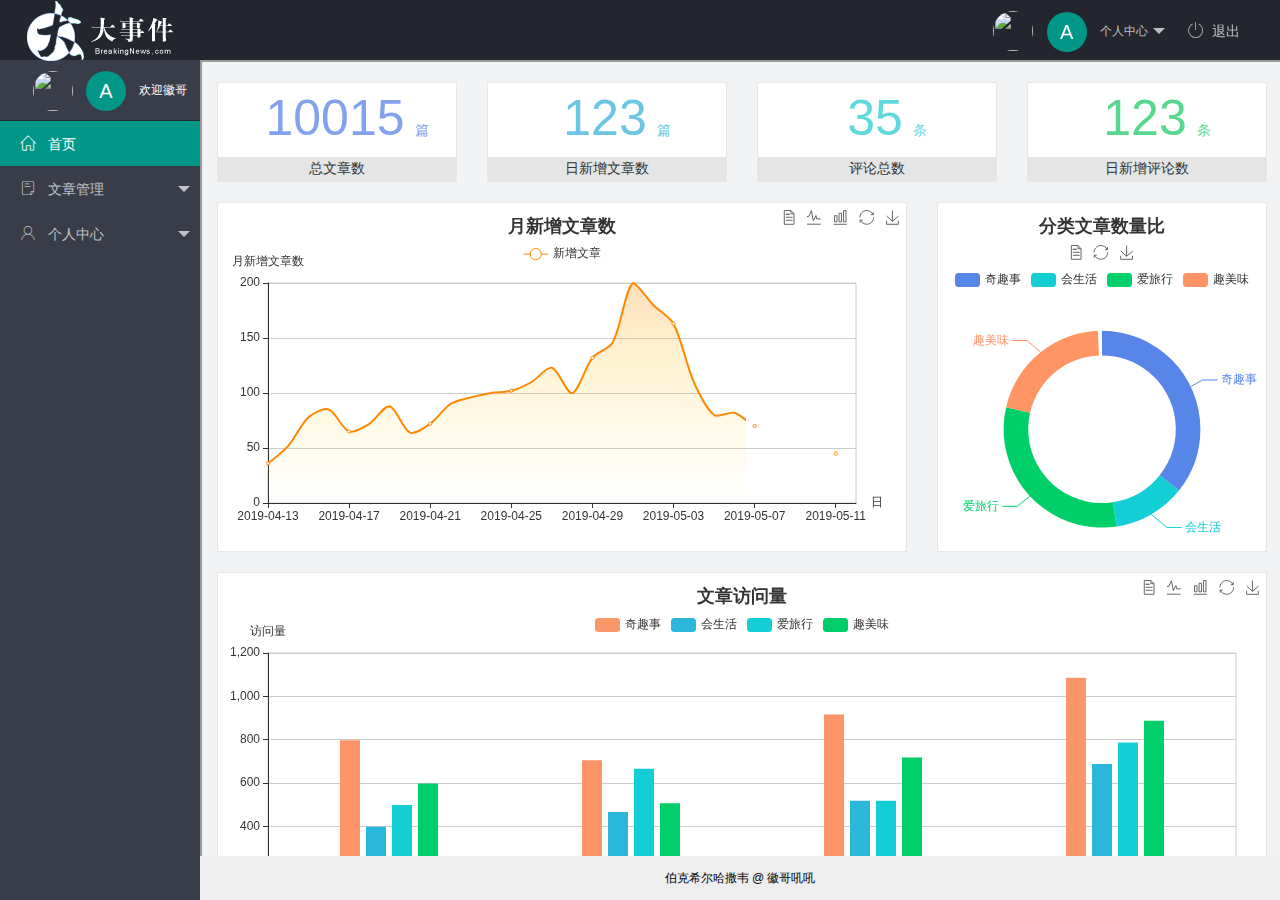
==== commit 48b8e641: "提交index.html" ====
--- a/index.html
+++ b/index.html
@@ -7,78 +7,96 @@
     <title>后台主页</title>
     <!-- 导入layui 的样式表 -->
     <link rel="stylesheet" href="/assets/lib/layui/css/layui.css">
+    <link rel="stylesheet" href="/assets/fonts/iconfont.css">
+    <link rel="stylesheet" href="/assets/css/index.css">
 </head>
 
 <body class="layui-layout-body">
     <div class="layui-layout layui-layout-admin">
         <div class="layui-header">
-            <div class="layui-logo">layui 后台布局</div>
+            <div class="layui-logo">
+                <img src="/assets/images/logo.png" alt="">
+            </div>
             <!-- 头部区域（可配合layui已有的水平导航） -->
-            <ul class="layui-nav layui-layout-left">
-                <li class="layui-nav-item"><a href="">控制台</a></li>
-                <li class="layui-nav-item"><a href="">商品管理</a></li>
-                <li class="layui-nav-item"><a href="">用户</a></li>
-                <li class="layui-nav-item">
-                    <a href="javascript:;">其它系统</a>
-                    <dl class="layui-nav-child">
-                        <dd><a href="">邮件管理</a></dd>
-                        <dd><a href="">消息管理</a></dd>
-                        <dd><a href="">授权管理</a></dd>
-                    </dl>
-                </li>
-            </ul>
+
             <ul class="layui-nav layui-layout-right">
                 <li class="layui-nav-item">
-                    <a href="javascript:;">
+                    <a href="javascript:;" class="userinfo">
                         <img src="http://t.cn/RCzsdCq" class="layui-nav-img">
-                        giao
+                        <span class="text-avatar">A</span>
+                        个人中心
                     </a>
                     <dl class="layui-nav-child">
                         <dd><a href="">基本资料</a></dd>
-                        <dd><a href="">安全设置</a></dd>
+                        <dd><a href="">更换头像</a></dd>
+                        <dd><a href="">重置密码</a></dd>
                     </dl>
                 </li>
-                <li class="layui-nav-item"><a href="">退了</a></li>
+                <li class="layui-nav-item">
+                    <a href="javascript:;" id="btnLoginout"><span class="iconfont icon-tuichu"></span>退出</a>
+                </li>
             </ul>
         </div>
 
         <div class="layui-side layui-bg-black">
             <div class="layui-side-scroll">
+                <div class="userinfo">
+                    <img src="http://t.cn/RCzsdCq" class="layui-nav-img">
+                    <span class="text-avatar">A</span>
+                    <span id="welcome">欢迎徽哥</span>
+                </div>
                 <!-- 左侧导航区域（可配合layui已有的垂直导航） -->
-                <ul class="layui-nav layui-nav-tree" lay-filter="test">
-                    <li class="layui-nav-item layui-nav-itemed">
-                        <a class="" href="javascript:;">所有商品</a>
+                <ul class="layui-nav layui-nav-tree" lay-shrink="all">
+                    <li class="layui-nav-item layui-this"><a href="/home/dashboard.html" target="ifr">
+                            <span class="iconfont icon-home"></span>
+                            首页</a></li>
+                    <li class="layui-nav-item ">
+                        <a class="" href="javascript:;">
+                            <span class="iconfont icon-16"></span>
+                            文章管理</a>
                         <dl class="layui-nav-child">
-                            <dd><a href="javascript:;">列表一</a></dd>
-                            <dd><a href="javascript:;">列表二</a></dd>
-                            <dd><a href="javascript:;">列表三</a></dd>
-                            <dd><a href="">超链接</a></dd>
+                            <dd><a href="javascript:;">
+                                    <i class="layui-icon layui-icon-app"></i>
+                                    文章类别</a></dd>
+                            <dd><a href="javascript:;">
+                                    <i class="layui-icon layui-icon-app"></i>
+                                    文章列表</a></dd>
+                            <dd><a href="javascript:;">
+                                    <i class="layui-icon layui-icon-app"></i>
+                                    发布文章</a></dd>
                         </dl>
                     </li>
                     <li class="layui-nav-item">
-                        <a href="javascript:;">解决方案</a>
+                        <a href="javascript:;">
+                            <span class="iconfont icon-user"></span>
+                            个人中心</a>
                         <dl class="layui-nav-child">
-                            <dd><a href="javascript:;">列表一</a></dd>
-                            <dd><a href="javascript:;">列表二</a></dd>
-                            <dd><a href="">超链接</a></dd>
+                            <dd><a href="javascript:;">基本资料</a></dd>
+                            <dd><a href="javascript:;">更换头像</a></dd>
+                            <dd><a href="javascript:;">重置密码</a></dd>
                         </dl>
                     </li>
-                    <li class="layui-nav-item"><a href="">云市场</a></li>
-                    <li class="layui-nav-item"><a href="">发布商品</a></li>
                 </ul>
             </div>
         </div>
 
         <div class="layui-body">
             <!-- 内容主体区域 -->
-            <div style="padding: 15px;">内容主体区域</div>
+            <iframe id="ifr" name="ifr" src="/home/dashboard.html" frameborder="1"></iframe>
         </div>
 
         <div class="layui-footer">
             <!-- 底部固定区域 -->
-            © layui.com - 底部固定区域
+            伯克希尔哈撒韦 @ 徽哥吼吼
         </div>
     </div>
+    <script src="/assets/lib/layui/layui.all.js"></script>
+    <!-- 导入JQuery -->
+    <script src="/assets/lib/jquery.js"></script>
+    <!-- 导入自己封装的baseApi -->
+    <script src="/assets/js/baseAPI.js"></script>
+    <!-- 导入自己的js -->
+    <script src="/assets/js/index.js"></script>
 </body>
 
 </html>--- a/assets/fonts/iconfont.css
+++ b/assets/fonts/iconfont.css
@@ -0,0 +1,37 @@
+@font-face {font-family: "iconfont";
+  src: url('iconfont.eot?t=1576139966484'); /* IE9 */
+  src: url('iconfont.eot?t=1576139966484#iefix') format('embedded-opentype'), /* IE6-IE8 */
+  url('[data-uri]') format('woff2'),
+  url('iconfont.woff?t=1576139966484') format('woff'),
+  url('iconfont.ttf?t=1576139966484') format('truetype'), /* chrome, firefox, opera, Safari, Android, iOS 4.2+ */
+  url('iconfont.svg?t=1576139966484#iconfont') format('svg'); /* iOS 4.1- */
+}
+
+.iconfont {
+  font-family: "iconfont" !important;
+  font-size: 16px;
+  font-style: normal;
+  -webkit-font-smoothing: antialiased;
+  -moz-osx-font-smoothing: grayscale;
+}
+
+.icon-home:before {
+  content: "\e6a9";
+}
+
+.icon-user:before {
+  content: "\e614";
+}
+
+.icon-pinglun:before {
+  content: "\e616";
+}
+
+.icon-tuichu:before {
+  content: "\e865";
+}
+
+.icon-16:before {
+  content: "\e615";
+}
+
--- a/assets/css/index.css
+++ b/assets/css/index.css
@@ -0,0 +1,59 @@
+.layui-footer {
+  text-align: center;
+  font-size: 12px;
+}
+
+.iconfont {
+  margin-right: 8px;
+}
+
+.layui-icon {
+  margin-right: 8px;
+  margin-left: 20px;
+}
+
+iframe {
+  width: 100%;
+  height: 100%;
+}
+
+.layui-body {
+  overflow: hidden;
+}
+
+a {
+  transition: none !important;
+}
+
+.userinfo {
+  height: 60px;
+  line-height: 60px;
+  text-align: center;
+  font-size: 12px;
+  /* 禁止选中 */
+  user-select: none;
+}
+
+.layui-side-scroll .userinfo {
+  border-bottom: 1px solid #282b33;
+}
+
+.layui-nav-img {
+  width: 40px;
+  height: 40px;
+}
+
+.text-avatar {
+  display: inline-block;
+  width: 40px;
+  height: 40px;
+  background-color: #009688;
+  border-radius: 50%;
+  line-height: 40px;
+  text-align: center;
+  font-size: 20px;
+  color: #fff;
+  position: relative;
+  top: 4px;
+  margin-right: 10px;
+}
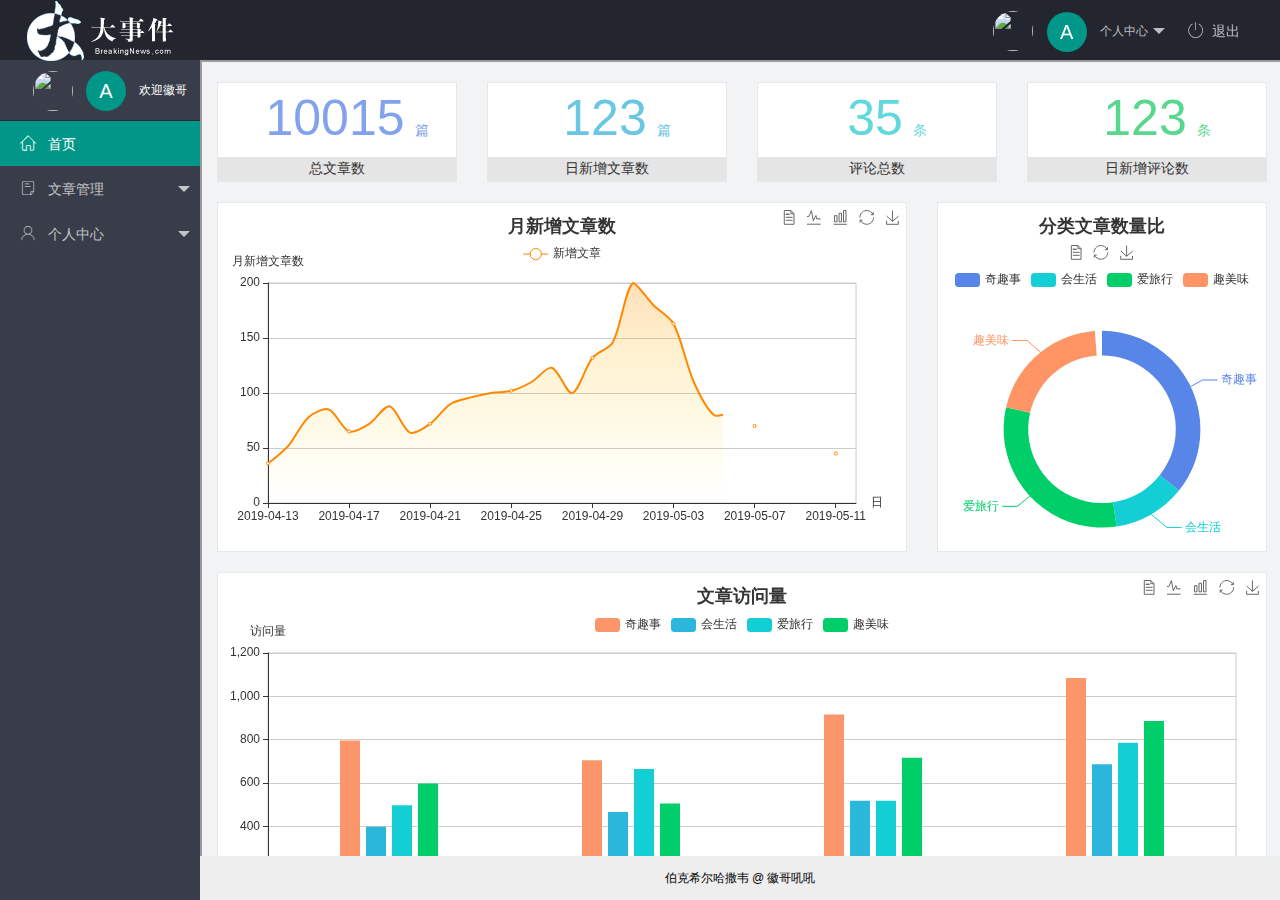
==== commit 28d7b3b5: "爷提交了" ====
--- a/index.html
+++ b/index.html
@@ -27,9 +27,9 @@
                         个人中心
                     </a>
                     <dl class="layui-nav-child">
-                        <dd><a href="">基本资料</a></dd>
-                        <dd><a href="">更换头像</a></dd>
-                        <dd><a href="">重置密码</a></dd>
+                        <dd><a href="/uesr/user_info.html" target="ifr">基本资料</a></dd>
+                        <dd><a href="/uesr/user_avatar.html" target="ifr">更换头像</a></dd>
+                        <dd><a href="/uesr/user_pwd.html" target="ifr">重置密码</a></dd>
                     </dl>
                 </li>
                 <li class="layui-nav-item">
@@ -71,9 +71,9 @@
                             <span class="iconfont icon-user"></span>
                             个人中心</a>
                         <dl class="layui-nav-child">
-                            <dd><a href="javascript:;">基本资料</a></dd>
-                            <dd><a href="javascript:;">更换头像</a></dd>
-                            <dd><a href="javascript:;">重置密码</a></dd>
+                            <dd><a href="/uesr/user_info.html" target="ifr">基本资料</a></dd>
+                            <dd><a href="/uesr/user_avatar.html" target="ifr">更换头像</a></dd>
+                            <dd><a href="/uesr/user_pwd.html" target="ifr">重置密码</a></dd>
                         </dl>
                     </li>
                 </ul>
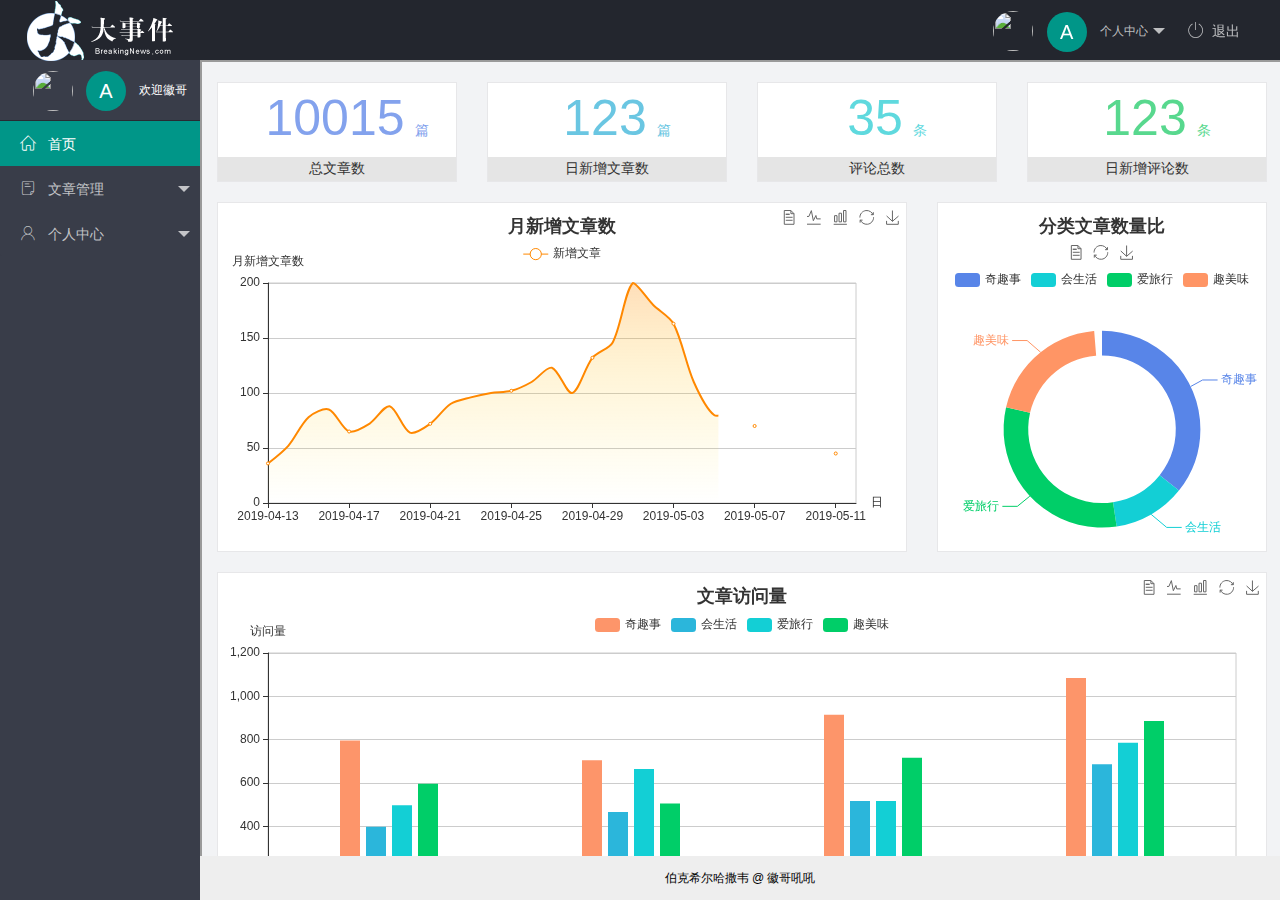
==== commit f5b984e8: "文章提交哦" ====
--- a/index.html
+++ b/index.html
@@ -55,13 +55,13 @@
                             <span class="iconfont icon-16"></span>
                             文章管理</a>
                         <dl class="layui-nav-child">
-                            <dd><a href="javascript:;">
+                            <dd><a href="/article/art_cate.html" target="ifr">
                                     <i class="layui-icon layui-icon-app"></i>
                                     文章类别</a></dd>
-                            <dd><a href="javascript:;">
+                            <dd><a href="/article/art_list.html" target="ifr">
                                     <i class="layui-icon layui-icon-app"></i>
                                     文章列表</a></dd>
-                            <dd><a href="javascript:;">
+                            <dd><a href="/article/art_pub.html" target="ifr">
                                     <i class="layui-icon layui-icon-app"></i>
                                     发布文章</a></dd>
                         </dl>
